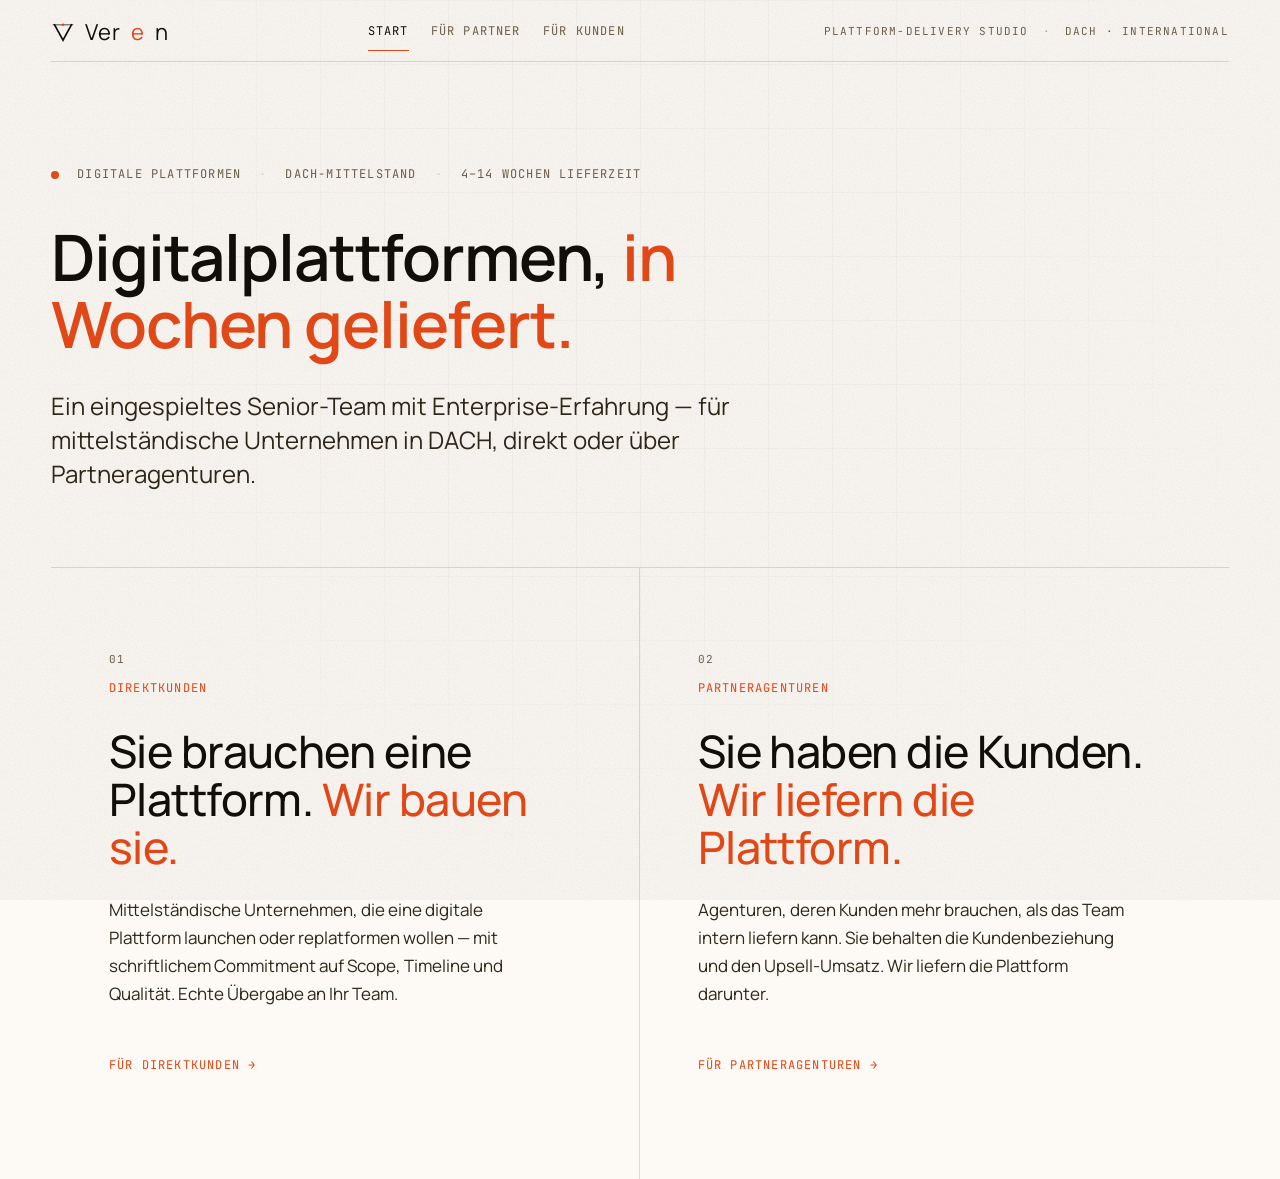
==== index.html @ 93b14373 "Reduce homepage H1: 144px max → 72px, better line-height and tracking Co-Authored-By: Claude Sonnet " ====
<!doctype html>
<html lang="de">
<head>
<meta charset="UTF-8" />
<meta name="viewport" content="width=device-width, initial-scale=1.0" />
<title>Veren — Digitale Plattformen, in Wochen geliefert.</title>
<link rel="preconnect" href="https://fonts.googleapis.com" />
<link rel="preconnect" href="https://fonts.gstatic.com" crossorigin />
<link href="https://fonts.googleapis.com/css2?family=Manrope:wght@300;400;500;600;700;800&family=JetBrains+Mono:wght@300;400;500&display=swap" rel="stylesheet" />
<link rel="stylesheet" href="styles/veren.css" />
<style>
  .home-hero{
    padding: clamp(56px, 8vw, 112px) 0 clamp(44px, 6vw, 76px);
  }
  .home-hero__eyebrow{
    font-family: var(--mono);
    font-size: 12px;
    letter-spacing: .10em;
    text-transform: uppercase;
    color: var(--ink-mute);
    margin-bottom: clamp(24px, 3vw, 40px);
    display: flex;
    align-items: center;
    gap: 18px;
    flex-wrap: wrap;
  }
  .home-hero__eyebrow .pip{
    width: 8px; height: 8px; border-radius: 50%;
    background: var(--rust);
    animation: pulse 2.8s ease-in-out infinite;
  }
  .home-hero__title{
    font-family: var(--serif);
    font-weight: 600;
    font-size: clamp(36px, 5vw, 72px);
    line-height: 1.05;
    letter-spacing: -.018em;
    margin: 0 0 clamp(20px, 2.5vw, 36px);
    color: var(--ink);
    max-width: 20ch;
  }
  .home-hero__title em{  color: var(--rust); }
  .home-hero__sub{
    font-family: var(--serif);
    
    font-size: clamp(18px, 1.9vw, 24px);
    line-height: 1.42;
    color: var(--ink-soft);
    margin: 0;
    max-width: 52ch;
  }

  /* Two routing cards */
  .routes{
    display: grid;
    grid-template-columns: 1fr 1fr;
    gap: 0;
    border-top: 1px solid var(--rule);
  }
  .route-card{
    padding: clamp(44px, 6.5vw, 88px) clamp(32px, 4.5vw, 64px) clamp(56px, 8vw, 108px);
    border-right: 1px solid var(--rule);
    text-decoration: none;
    color: var(--ink);
    display: block;
    position: relative;
    transition: background .3s ease;
  }
  .route-card:last-child{ border-right: 0; }
  .route-card:hover{ background: rgba(177,74,44,.03); }
  .route-card::before{
    content: "";
    position: absolute;
    top: 0; left: 0; right: 0;
    height: 2px;
    background: transparent;
    transition: background .3s ease;
  }
  .route-card:hover::before{ background: var(--rust); }
  .route-card__num{
    font-family: var(--mono);
    font-size: 11px;
    letter-spacing: .10em;
    text-transform: uppercase;
    color: var(--ink-mute);
    margin-bottom: 10px;
  }
  .route-card__tag{
    font-family: var(--mono);
    font-size: 12px;
    letter-spacing: .10em;
    text-transform: uppercase;
    color: var(--rust);
    margin-bottom: 28px;
  }
  .route-card__title{
    font-family: var(--serif);
    font-weight: 500;
    font-size: clamp(28px, 3.5vw, 52px);
    line-height: 1.08;
    letter-spacing: -.012em;
    margin: 0 0 24px;
    max-width: 22ch;
  }
  .route-card__title em{  color: var(--rust); }
  .route-card__body{
    font-size: 17px;
    color: var(--ink-soft);
    line-height: 1.65;
    max-width: 44ch;
    margin: 0 0 40px;
  }
  .route-card__cta{
    font-family: var(--mono);
    font-size: 12px;
    letter-spacing: .10em;
    text-transform: uppercase;
    color: var(--rust);
    display: inline-flex;
    align-items: center;
    gap: 10px;
    transition: gap .2s ease;
  }
  .route-card:hover .route-card__cta{ gap: 18px; }

  @media (max-width: 768px){
    .routes{ grid-template-columns: 1fr; }
    .route-card{ border-right: 0; border-bottom: 1px solid var(--rule); }
    .route-card:last-child{ border-bottom: 0; }
  }
</style>
</head>
<body>

<div class="progress" aria-hidden="true"><div class="progress__bar" id="bar"></div></div>

<div class="shell">

  <nav class="docnav">
    <a href="index.html" class="docnav__brand" aria-label="Veren">
      <svg class="mark" viewBox="0 0 200 200" aria-hidden="true">
        <path d="M30 40 L100 168 L170 40" fill="none" stroke="currentColor" stroke-width="14" stroke-linecap="square" stroke-linejoin="miter"/>
        <line x1="14" y1="40" x2="186" y2="40" stroke="currentColor" stroke-width="6"/>
        <circle class="pulse" cx="100" cy="40" r="11" fill="#e04818"/>
      </svg>
      Ver<em>e</em>n
    </a>
    <div class="docnav__links">
      <a href="index.html" class="is-current">Start</a>
      <a href="for-partners.html">Für Partner</a>
      <a href="for-clients.html">Für Kunden</a>
    </div>
    <div class="docnav__meta">
      <span>Plattform-Delivery Studio</span>
      <span class="dot">·</span>
      <span>DACH &middot; International</span>
    </div>
  </nav>

  <header class="home-hero reveal">
    <div class="home-hero__eyebrow">
      <span class="pip"></span>
      <span>Digitale Plattformen</span>
      <span style="color:var(--rule);">·</span>
      <span>DACH-Mittelstand</span>
      <span style="color:var(--rule);">·</span>
      <span>4–14 Wochen Lieferzeit</span>
    </div>
    <h1 class="home-hero__title">
      Digital&shy;platt&shy;formen, <em>in Wochen geliefert.</em>
    </h1>
    <p class="home-hero__sub">
      Ein eingespieltes Senior-Team mit Enterprise-Erfahrung &mdash; f&uuml;r mittelst&auml;ndische Unternehmen in DACH, direkt oder &uuml;ber Partneragenturen.
    </p>
  </header>

  <div class="routes">
    <a href="for-clients.html" class="route-card reveal">
      <div class="route-card__num">01</div>
      <div class="route-card__tag">Direktkunden</div>
      <h2 class="route-card__title">Sie brauchen eine Plattform. <em>Wir bauen sie.</em></h2>
      <p class="route-card__body">Mittelst&auml;ndische Unternehmen, die eine digitale Plattform launchen oder replatformen wollen &mdash; mit schriftlichem Commitment auf Scope, Timeline und Qualit&auml;t. Echte &Uuml;bergabe an Ihr Team.</p>
      <span class="route-card__cta">F&uuml;r Direktkunden &rarr;</span>
    </a>
    <a href="for-partners.html" class="route-card reveal">
      <div class="route-card__num">02</div>
      <div class="route-card__tag">Partneragenturen</div>
      <h2 class="route-card__title">Sie haben die Kunden. <em>Wir liefern die Plattform.</em></h2>
      <p class="route-card__body">Agenturen, deren Kunden mehr brauchen, als das Team intern liefern kann. Sie behalten die Kundenbeziehung und den Upsell-Umsatz. Wir liefern die Plattform darunter.</p>
      <span class="route-card__cta">F&uuml;r Partneragenturen &rarr;</span>
    </a>
  </div>

</div>

<script>
  const io = new IntersectionObserver((entries) => {
    for (const e of entries){
      if (e.isIntersecting){ e.target.classList.add('in'); io.unobserve(e.target); }
    }
  }, { threshold: 0.08 });
  document.querySelectorAll('.reveal').forEach(el => io.observe(el));
</script>
</body>
</html>
---- styles/veren.css ----
/* ============================================================
   VEREN — shared design system
   Bright editorial. Warm white bg, near-black ink, tangerine accent.
   Manrope + JetBrains Mono.
   ============================================================ */

:root{
  --paper:        #fdf9f4;
  --paper-2:      #f5f0e8;
  --paper-3:      #ede6d8;
  --paper-4:      #e4dbc8;
  --ink:          #110e08;
  --ink-soft:     #2e2618;
  --ink-mute:     #6b5e4a;
  --rule:         rgba(17,14,8,.13);
  --rule-soft:    rgba(17,14,8,.06);
  --green:        #1e5c42;
  --green-mid:    #2e7a5a;
  --rust:         #e04818;
  --rust-light:   #f07040;
  --gold:         #c48c18;

  --serif:  'Manrope', ui-sans-serif, sans-serif;
  --sans:   'Manrope', ui-sans-serif, sans-serif;
  --mono:   'JetBrains Mono', ui-monospace, 'SF Mono', Menlo, monospace;

  --measure: 64ch;
  --shadow-soft: 0 18px 40px -24px rgba(17,14,8,.18);
  --shadow-art:  0 30px 70px -30px rgba(17,14,8,.25);
}

*,*::before,*::after{ box-sizing:border-box; }
em{ font-style:normal; }
html{ scroll-behavior:smooth; }
body{
  margin:0;
  background:var(--paper);
  color:var(--ink);
  font-family:var(--sans);
  font-size:17.5px;
  line-height:1.62;
  font-weight:400;
  -webkit-font-smoothing:antialiased;
  text-rendering:optimizeLegibility;
  overflow-x:hidden;
}

/* ---------- Paper texture + blueprint grid ---------- */
body::before{
  content:"";
  position:fixed; inset:0;
  pointer-events:none;
  z-index:1;
  background-image:
    linear-gradient(to right, rgba(17,14,8,.04) 1px, transparent 1px),
    linear-gradient(to bottom, rgba(17,14,8,.04) 1px, transparent 1px);
  background-size: 64px 64px;
  mask-image: radial-gradient(ellipse at 50% 30%, black 30%, transparent 75%);
  -webkit-mask-image: radial-gradient(ellipse at 50% 30%, black 30%, transparent 75%);
  opacity:.65;
}
body::after{
  content:"";
  position:fixed; inset:0;
  pointer-events:none;
  z-index:2;
  background-image: url("data:image/svg+xml;utf8,<svg xmlns='http://www.w3.org/2000/svg' width='200' height='200'><filter id='n'><feTurbulence type='fractalNoise' baseFrequency='0.85' numOctaves='2' stitchTiles='stitch'/><feColorMatrix values='0 0 0 0 0  0 0 0 0 0  0 0 0 0 0  0 0 0 .14 0'/></filter><rect width='100%25' height='100%25' filter='url(%23n)'/></svg>");
  opacity:.45;
  mix-blend-mode:multiply;
}

/* ---------- Reading progress ---------- */
.progress{
  position:fixed; top:0; left:0; right:0;
  height:2px;
  background:transparent;
  z-index:50;
}
.progress__bar{
  height:100%;
  background:var(--rust);
  width:0%;
  transition: width .15s linear;
}

/* ---------- Layout shell ---------- */
.shell{
  position:relative;
  z-index:3;
  max-width:1440px;
  margin:0 auto;
  padding:0 clamp(20px, 4vw, 64px);
}

/* ---------- Top doc nav (cross-document) ---------- */
.docnav{
  position:relative;
  z-index:5;
  display:flex;
  align-items:center;
  justify-content:space-between;
  gap:24px;
  padding:18px 0 16px;
  border-bottom:1px solid var(--rule);
  font-family:var(--mono);
  font-size:12px;
  letter-spacing:.10em;
  text-transform:uppercase;
  color:var(--ink-soft);
}
.docnav__brand{
  font-family:var(--serif);
  font-size:22px;
  letter-spacing:.04em;
  text-transform:none;
  line-height:1;
  color:var(--ink);
  text-decoration:none;
  display:inline-flex;
  align-items:center;
  gap:10px;
}
.docnav__brand em{  color:var(--rust); }
.docnav__brand .mark{
  width: 24px; height: 24px;
  display:inline-block;
  flex-shrink:0;
  color: var(--ink);
}
.docnav__brand .mark .pulse{
  animation: pulse 2.8s ease-in-out infinite;
  transform-origin: center;
}
.docnav__links{
  display:flex; gap:22px; align-items:center; flex-wrap:wrap;
}
.docnav__links a{
  color:var(--ink-mute);
  text-decoration:none;
  position:relative;
  padding:4px 0;
  transition: color .2s ease;
}
.docnav__links a:hover{ color:var(--ink); }
.docnav__links a.is-current{
  color:var(--ink);
}
.docnav__links a.is-current::after{
  content:"";
  position:absolute; left:0; right:0; bottom:-6px;
  height:1.5px;
  background:var(--rust);
}
.docnav__meta{
  font-size:11px;
  color:var(--ink-mute);
  display:flex; gap:14px; align-items:center;
}
.docnav__meta .dot{ opacity:.5; }
@keyframes pulse{ 0%,100%{ opacity:.55; } 50%{ opacity:1; } }

/* ---------- Cover ---------- */
.cover{
  position:relative;
  padding: clamp(48px, 9vw, 130px) 0 clamp(48px, 8vw, 120px);
  border-bottom:1px solid var(--rule);
}
.cover__meta{
  display:grid;
  grid-template-columns: repeat(4, 1fr);
  gap:24px;
  font-family:var(--mono);
  font-size:11px;
  letter-spacing:.16em;
  text-transform:uppercase;
  color:var(--ink-mute);
  margin-bottom: clamp(40px, 6vw, 88px);
}
.cover__meta .label{ display:block; color:var(--ink-mute); margin-bottom:6px; opacity:.7; }
.cover__meta .value{ color:var(--ink); font-weight:500; }

.cover__title{
  font-family:var(--serif);
  font-weight:600;
  font-size: clamp(86px, 18vw, 280px);
  line-height:.82;
  letter-spacing:-.025em;
  margin:0;
  color:var(--ink);
  position:relative;
}
.cover__title em{
  
  color:var(--rust);
  display:inline-block;
  transform: translateY(.04em);
}
.cover__sub{
  margin-top: clamp(32px, 4vw, 56px);
  display:grid;
  grid-template-columns: 1.2fr 1fr;
  gap:64px;
  align-items:end;
}
.cover__sub h2{
  font-family:var(--serif);
  font-weight:600;
  font-size: clamp(28px, 3vw, 44px);
  line-height:1.18;
  margin:0;
  color:var(--ink-soft);
  max-width:24ch;
}
.cover__sub p{
  margin:0;
  color:var(--ink-mute);
  max-width:42ch;
}

.cover__contents{
  margin-top: clamp(56px, 7vw, 104px);
  border-top:1px solid var(--rule);
  padding-top:28px;
  display:grid;
  grid-template-columns: 100px 1fr;
  gap:32px;
}
.cover__contents h3{
  font-family:var(--mono);
  font-size:11px;
  text-transform:uppercase;
  letter-spacing:.18em;
  margin:0;
  color:var(--ink-mute);
  font-weight:500;
}
.cover__contents ol{
  columns: 2;
  column-gap:64px;
  list-style:none;
  counter-reset: toc;
  padding:0; margin:0;
}
.cover__contents li{
  counter-increment: toc;
  padding:8px 0;
  border-bottom:1px solid var(--rule-soft);
  break-inside:avoid;
  display:flex;
  align-items:baseline;
  gap:14px;
}
.cover__contents li::before{
  content: counter(toc, decimal-leading-zero);
  font-family:var(--mono);
  font-size:11px;
  color:var(--ink-mute);
  letter-spacing:.1em;
  min-width:28px;
}
.cover__contents a{
  color:var(--ink);
  text-decoration:none;
  font-family:var(--serif);
  font-size:19px;
  transition: color .2s ease;
}
.cover__contents a:hover{ color:var(--rust);  }

/* ---------- Section base ---------- */
section.chap{
  position:relative;
  padding: clamp(64px, 9vw, 140px) 0;
  border-bottom:1px solid var(--rule);
  scroll-margin-top: 24px;
}
.chap__head{
  display:grid;
  grid-template-columns: 100px 1fr;
  gap:32px;
  margin-bottom: clamp(40px, 5vw, 72px);
  align-items:start;
}
.chap__num{
  font-family:var(--mono);
  font-size:12px;
  letter-spacing:.10em;
  text-transform:uppercase;
  color:var(--ink-mute);
  padding-top:14px;
}
.chap__num span{ display:block; color:var(--rust); }
.chap__title{
  font-family:var(--serif);
  font-weight:500;
  font-size: clamp(36px, 5vw, 72px);
  line-height:1;
  letter-spacing:-.018em;
  margin:0;
  max-width:22ch;
}
.chap__title em{  color:var(--rust); }
.chap__lede{
  grid-column: 2;
  margin-top: 24px;
  font-family:var(--serif);
  
  font-size: clamp(20px, 2vw, 26px);
  line-height:1.35;
  color:var(--ink-soft);
  max-width:50ch;
}

.chap__body{
  display:grid;
  grid-template-columns: 100px 1fr;
  gap:32px;
}
.chap__body > .col{
  grid-column: 2;
  max-width: var(--measure);
}
.chap__body > .wide{
  grid-column: 2;
  max-width: 100%;
}

p{ margin:0 0 1.2em; }
p strong{ color:var(--ink); font-weight:600; }
.col p:last-child{ margin-bottom:0; }
em{ font-family:var(--serif);  }

/* ---------- Marginalia label ---------- */
.margin-label{
  grid-column:1;
  font-family:var(--mono);
  font-size:12px;
  text-transform:uppercase;
  letter-spacing:.10em;
  color:var(--ink-mute);
  padding-top:6px;
}
.margin-label .swatch{
  display:inline-block; width:8px; height:8px;
  background:var(--rust); margin-right:6px; transform: translateY(1px);
}

/* ============================================================
   IMAGERY — duotone treatment + framed plates
   ============================================================ */
.figure{
  position:relative;
  margin: 36px 0 8px;
}
.figure--full{
  margin-left: calc(-1 * clamp(20px, 4vw, 64px));
  margin-right: calc(-1 * clamp(20px, 4vw, 64px));
}
.figure__plate{
  position:relative;
  overflow:hidden;
  background: linear-gradient(135deg, var(--paper-3) 0%, var(--paper-4) 100%);
  border:1px solid var(--rule);
}
.figure__plate--art{
  box-shadow: var(--shadow-art);
}
.figure__plate img{
  display:block;
  width:100%;
  height:100%;
  object-fit:cover;
  /* Duotone-ish warm treatment so any photo lands in the cream/ink palette */
  filter:
    grayscale(.4)
    sepia(.35)
    contrast(1.02)
    brightness(.95)
    saturate(.85);
  mix-blend-mode: multiply;
  transition: transform 1.2s cubic-bezier(.2,.7,.2,1);
}
.figure__plate--16x9{ aspect-ratio: 16 / 9; }
.figure__plate--3x2{  aspect-ratio: 3 / 2; }
.figure__plate--4x3{  aspect-ratio: 4 / 3; }
.figure__plate--square{ aspect-ratio: 1 / 1; }
.figure__plate--portrait{ aspect-ratio: 4 / 5; }
.figure__plate--banner{ aspect-ratio: 21 / 9; }

.figure__plate::after{
  content:"";
  position:absolute; inset:0;
  background:
    radial-gradient(ellipse at 30% 20%, rgba(239,231,212,.35), transparent 60%),
    linear-gradient(180deg, rgba(20,17,10,.05) 0%, rgba(20,17,10,.0) 30%, rgba(20,17,10,.18) 100%);
  pointer-events:none;
}
.figure__plate:hover img{ transform: scale(1.02); }

.figure__caption{
  margin-top:14px;
  font-family:var(--mono);
  font-size:10px;
  letter-spacing:.18em;
  text-transform:uppercase;
  color:var(--ink-mute);
  display:flex; align-items:baseline; gap:14px;
}
.figure__caption .num{ color:var(--rust); }
.figure__caption .body{ color:var(--ink-soft); }

/* Side-by-side text + plate */
.platepair{
  display:grid;
  grid-template-columns: 1fr 1fr;
  gap: 48px;
  align-items:center;
  margin: 24px 0 8px;
}
.platepair--reverse{ direction:rtl; }
.platepair--reverse > *{ direction:ltr; }
.platepair .platepair__text{ max-width: 48ch; }
.platepair .platepair__text h3{
  font-family:var(--serif);
  font-weight:600;
  font-size: clamp(28px, 2.6vw, 38px);
  line-height:1.05;
  margin:0 0 16px;
}

/* ---------- Hero stats ---------- */
.stats{
  display:grid;
  grid-template-columns: repeat(3, 1fr);
  gap: 1px;
  background: var(--rule);
  border-top:1px solid var(--rule);
  border-bottom:1px solid var(--rule);
  margin: 28px 0 56px;
}
.stat{
  background: var(--paper);
  padding: 36px 28px 32px;
  position:relative;
}
.stat__label{
  font-family:var(--mono);
  font-size:12px;
  letter-spacing:.10em;
  text-transform:uppercase;
  color:var(--ink-mute);
  margin-bottom:14px;
}
.stat__num{
  font-family:var(--serif);
  font-size: clamp(36px, 4vw, 60px);
  line-height:1;
  letter-spacing:-.018em;
  color:var(--ink);
}
.stat__num em{ color:var(--rust);  }
.stat__num .unit{
  font-size: 0.32em;
  
  color:var(--ink-mute);
  letter-spacing:.02em;
  margin-left:.2em;
  vertical-align: 0.55em;
}
.stat__caption{
  margin-top:18px;
  font-size:16px;
  line-height:1.6;
  color:var(--ink-soft);
  max-width:32ch;
}

/* ---------- Three column triptych ---------- */
.triptych{
  display:grid;
  grid-template-columns: repeat(3, 1fr);
  gap: 0;
  border-top:1px solid var(--rule);
}
.triptych > .panel{
  border-bottom:1px solid var(--rule);
  border-right:1px solid var(--rule);
  padding: 32px 32px 40px;
}
.triptych > .panel:last-child{ border-right:0; }
.triptych h4{
  font-family:var(--mono);
  font-size:12px;
  text-transform:uppercase;
  letter-spacing:.10em;
  color:var(--rust);
  margin:0 0 18px;
  font-weight:500;
}
.triptych h3{
  font-family:var(--serif);
  font-weight:600;
  font-size: clamp(28px, 2.6vw, 40px);
  line-height:1.05;
  margin:0 0 18px;
}
.triptych p{ font-size:16.5px; line-height:1.65; color:var(--ink-soft); }

/* ---------- Positioning frames ---------- */
.frames{
  display:grid;
  grid-template-columns: 220px 1fr;
  gap:24px;
  border-top:1px solid var(--rule);
}
.frame{ display:contents; }
.frame__label{
  border-bottom:1px solid var(--rule);
  padding:24px 0 24px;
  font-family:var(--mono);
  font-size:10px;
  letter-spacing:.18em;
  text-transform:uppercase;
  color:var(--ink-mute);
  align-self:start;
}
.frame__label .num{ color:var(--rust); margin-right:8px; }
.frame__body{
  border-bottom:1px solid var(--rule);
  padding:24px 0 28px;
  font-family:var(--serif);
  font-size: clamp(22px, 2vw, 28px);
  
  line-height:1.32;
  color:var(--ink-soft);
  max-width: 56ch;
}
.frame__body strong{
  font-family:var(--sans);
  font-style:normal;
  font-weight:600;
  font-size:.78em;
  color:var(--ink);
  display:inline-block;
  margin-right:6px;
}

/* ---------- Two clocks ---------- */
.clocks{
  margin: 32px 0 16px;
  display:grid;
  grid-template-columns: 1fr 1fr;
  gap: 32px;
  border:1px solid var(--rule);
  background:
    linear-gradient(180deg, rgba(20,17,10,.02) 0%, rgba(20,17,10,0) 100%),
    var(--paper);
  padding: 36px 32px;
}
.clock{ position:relative; }
.clock h5{
  font-family:var(--mono);
  font-size:12px;
  letter-spacing:.10em;
  text-transform:uppercase;
  color:var(--ink-mute);
  margin:0 0 6px;
  font-weight:500;
}
.clock h6{
  font-family:var(--serif);
  
  font-size: clamp(28px, 2.6vw, 40px);
  line-height:1;
  margin:0 0 18px;
  color:var(--ink);
}
.clock h6 .accent{ color:var(--rust); }
.clock p{ font-size:16px; line-height:1.6; color:var(--ink-soft); max-width:40ch; }
.clock .gauge{
  margin: 12px 0 18px;
  height:6px;
  background: var(--paper-3);
  position:relative;
  overflow:hidden;
}
.clock .gauge .bar{
  position:absolute; top:0; bottom:0; left:0;
  background: var(--ink);
  width:100%;
}
.clock--prod .gauge .bar{
  background: repeating-linear-gradient(90deg, var(--rust), var(--rust) 6px, transparent 6px, transparent 12px);
  width:60%;
  animation: extend 1.6s ease-out .4s both;
}
.clock--found .gauge .bar{
  width: 70%;
  animation: extend 1.4s ease-out .2s both;
}
@keyframes extend { from{ width:0; } }
.clock .ticks{
  display:flex;
  justify-content:space-between;
  font-family:var(--mono);
  font-size:12px;
  color:var(--ink-mute);
  letter-spacing:.10em;
}

/* ---------- Subsection ---------- */
.sub{
  border-top:1px solid var(--rule);
  margin-top: 56px;
  padding-top: 48px;
  display:grid;
  grid-template-columns: 100px 1fr;
  gap:32px;
}
.sub__num{
  font-family:var(--mono);
  font-size:12px;
  letter-spacing:.10em;
  text-transform:uppercase;
  color:var(--ink-mute);
  padding-top:6px;
}
.sub__num em{ color:var(--rust); font-style:normal; }
.sub__title{
  font-family:var(--serif);
  font-weight:500;
  font-size: clamp(30px, 3.2vw, 48px);
  line-height:1.1;
  margin:0 0 24px;
  max-width:24ch;
}
.sub__body{ max-width: var(--measure); }
.sub__body--wide{ max-width: 88ch; }

/* ---------- Quality gates ---------- */
.gates{
  display:grid;
  grid-template-columns: repeat(3, 1fr);
  gap:0;
  margin-top:24px;
  border:1px solid var(--rule);
}
.gate{
  padding:28px 28px 32px;
  border-right:1px solid var(--rule);
  position:relative;
}
.gate:last-child{ border-right:0; }
.gate__num{
  font-family:var(--mono);
  font-size:12px;
  letter-spacing:.10em;
  text-transform:uppercase;
  color:var(--ink-mute);
  margin-bottom:8px;
}
.gate__num em{ font-style:normal; color:var(--rust); }
.gate__title{
  font-family:var(--serif);
  
  font-size: 26px;
  line-height:1.1;
  margin:0 0 12px;
}
.gate__when{
  font-family:var(--mono);
  font-size:12px;
  letter-spacing:.10em;
  text-transform:uppercase;
  color:var(--rust);
  margin-bottom:12px;
}
.gate p{ font-size:16px; line-height:1.6; margin:0; color:var(--ink-soft); }

/* ---------- Engagement timeline ---------- */
.timeline{
  margin: 16px 0 28px;
  border:1px solid var(--rule);
  background:
    repeating-linear-gradient(0deg, transparent 0, transparent 39px, var(--rule-soft) 40px),
    var(--paper);
  padding: 36px 28px 28px;
  overflow-x: auto;
}
.timeline__rail{
  position:relative;
  display:grid;
  grid-template-columns: repeat(11, 1fr);
  gap:0;
  min-width: 920px;
  padding-bottom: 8px;
}
.timeline__rail::before{
  content:"";
  position:absolute;
  top:54px; left:0; right:0;
  height:1px;
  background: var(--ink);
  opacity:.35;
}
.week{
  position:relative;
  text-align:left;
  border-right:1px dashed var(--rule);
  padding: 0 14px;
}
.week:last-child{ border-right:0; }
.week__no{
  font-family:var(--mono);
  font-size:12px;
  letter-spacing:.10em;
  text-transform:uppercase;
  color:var(--ink-mute);
  margin-bottom:8px;
}
.week__title{
  font-family:var(--serif);
  
  font-size: 18px;
  line-height:1.18;
  color:var(--ink);
  height: 50px;
}
.week__dot{
  width:10px; height:10px;
  background: var(--paper);
  border:1.5px solid var(--ink);
  border-radius:50%;
  margin: 8px 0 12px;
}
.week--gate .week__dot{
  background: var(--rust);
  border-color: var(--rust);
  box-shadow: 0 0 0 4px rgba(177,74,44,.18);
}
.week__body{
  font-size:15px;
  color:var(--ink-soft);
  line-height:1.6;
  min-height:120px;
}
.week__body strong{
  display:block;
  font-family:var(--mono);
  font-size:11px;
  letter-spacing:.10em;
  text-transform:uppercase;
  color:var(--rust);
  margin-bottom:4px;
  font-weight:500;
}

/* ---------- Three tiers ---------- */
.tiers{
  margin-top: 24px;
  display:grid;
  grid-template-columns: repeat(3, 1fr);
  gap: 0;
  border:1px solid var(--rule);
}
.tier{
  padding: 32px 28px 36px;
  border-right:1px solid var(--rule);
  position:relative;
  transition: background .3s ease;
}
.tier:last-child{ border-right:0; }
.tier:hover{ background: rgba(177,74,44,.04); }
.tier__no{
  font-family:var(--mono);
  font-size:12px;
  letter-spacing:.10em;
  text-transform:uppercase;
  color:var(--ink-mute);
  margin-bottom:16px;
}
.tier__no em{ font-style:normal; color:var(--rust); }
.tier__name{
  font-family:var(--serif);
  
  font-size: clamp(36px, 4vw, 60px);
  line-height:.96;
  margin:0 0 6px;
  color:var(--ink);
}
.tier__price{
  font-family:var(--mono);
  font-size:13px;
  letter-spacing:.06em;
  color:var(--rust);
  margin-bottom:24px;
}
.tier__price .sep{ color:var(--ink-mute); margin:0 8px; }
.tier__row{
  border-top:1px solid var(--rule-soft);
  padding:12px 0 12px;
  font-size:15.5px;
  line-height:1.55;
  display:grid;
  grid-template-columns: 90px 1fr;
  gap:12px;
}
.tier__row .k{
  font-family:var(--mono);
  font-size:12px;
  letter-spacing:.10em;
  text-transform:uppercase;
  color:var(--ink-mute);
  padding-top:2px;
}
.tier__row .v{ color:var(--ink-soft); }
.tier__why{
  margin-top:18px;
  padding:18px;
  border:1px dashed var(--rule);
  font-family:var(--serif);
  
  font-size:15px;
  line-height:1.4;
  color:var(--ink-soft);
}

/* ---------- Math tables ---------- */
.math{
  margin-top: 24px;
  display:grid;
  grid-template-columns: 1fr 1fr;
  gap: 24px;
}
.math__card{
  border:1px solid var(--rule);
  padding: 28px 28px 32px;
  background: var(--paper);
}
.math__card h4{
  font-family:var(--mono);
  font-size:12px;
  letter-spacing:.10em;
  text-transform:uppercase;
  color:var(--rust);
  margin:0 0 6px;
  font-weight:500;
}
.math__card h3{
  font-family:var(--serif);
  font-weight:600;
  font-size: 30px;
  margin:0 0 24px;
  line-height:1;
}
.math__row{
  display:grid;
  grid-template-columns: 1fr auto;
  gap:12px;
  padding: 10px 0;
  border-top:1px solid var(--rule-soft);
  font-size:16px;
  align-items:baseline;
}
.math__row:first-of-type{ border-top:0; }
.math__row .label{ color:var(--ink-soft); }
.math__row .value{
  font-family:var(--mono);
  font-size:13px;
  letter-spacing:.02em;
  color:var(--ink);
}
.math__row.total{
  border-top:1px solid var(--ink);
  padding-top:14px;
  margin-top:6px;
}
.math__row.total .label{ color:var(--ink); font-weight:600; }
.math__row.total .value{
  color:var(--rust);
  font-weight:500;
  font-size:14px;
}
.math__note{
  margin-top:20px;
  font-family:var(--serif);
  
  font-size:15px;
  line-height:1.5;
  color:var(--ink-soft);
  border-top:1px dashed var(--rule);
  padding-top:14px;
}

/* ---------- Pull quote ---------- */
.pull{
  margin: 36px 0;
  padding: 32px 36px 32px 56px;
  border-left: 2px solid var(--rust);
  font-family:var(--serif);
  
  font-size: clamp(22px, 2.4vw, 32px);
  line-height:1.32;
  color:var(--ink);
  max-width: 60ch;
  position:relative;
}
.pull::before{
  content:"\201C";
  position:absolute;
  left:8px; top:-14px;
  font-family:var(--serif);
  font-size: 92px;
  line-height:1;
  color:var(--rust);
  opacity:.55;
}
.pull cite{
  display:block;
  margin-top:14px;
  font-family:var(--mono);
  font-style:normal;
  font-size:12px;
  letter-spacing:.10em;
  text-transform:uppercase;
  color:var(--ink-mute);
}

/* ---------- Founders ---------- */
.founders{
  display:grid;
  grid-template-columns: 1fr 1fr;
  gap: 0;
  border-top:1px solid var(--rule);
}
.founder{
  padding: 36px 36px 40px;
  border-right:1px solid var(--rule);
  border-bottom:1px solid var(--rule);
  position:relative;
}
.founder:last-of-type{ border-right:0; }
.founder__num{
  position:absolute;
  top:24px; right:36px;
  font-family:var(--mono);
  font-size:12px;
  color:var(--ink-mute);
  letter-spacing:.10em;
}
.founder__name{
  font-family:var(--serif);
  font-size: clamp(56px, 6vw, 88px);
  line-height:.95;
  margin:0 0 4px;
  letter-spacing:-.02em;
}
.founder__name em{  color:var(--rust); }
.founder__role{
  font-family:var(--mono);
  font-size:12px;
  letter-spacing:.10em;
  text-transform:uppercase;
  color:var(--ink-mute);
  margin-bottom:20px;
}
.founder p{ font-size:17px; max-width:48ch; color:var(--ink-soft); line-height:1.65; }

/* ---------- Numbered principles ---------- */
.principles{
  counter-reset: principle;
  margin-top:24px;
}
.principle{
  counter-increment: principle;
  display:grid;
  grid-template-columns: 100px 1fr;
  gap:32px;
  padding: 28px 0;
  border-top:1px solid var(--rule);
  align-items:start;
}
.principle:last-of-type{ border-bottom:1px solid var(--rule); }
.principle__no{
  font-family:var(--serif);
  font-size: clamp(48px, 5vw, 72px);
  line-height:.9;
  color:var(--rust);
}
.principle__no::before{
  content: counter(principle, decimal-leading-zero);
}
.principle h4{
  font-family:var(--serif);
  font-weight:600;
  font-size: clamp(24px, 2.4vw, 34px);
  line-height:1.15;
  margin:0 0 12px;
  color:var(--ink);
}
.principle p{ max-width:62ch; color:var(--ink-soft); }

/* ---------- Horizon split ---------- */
.horizon{
  display:grid;
  grid-template-columns: 1fr 1fr;
  gap:0;
  border:1px solid var(--rule);
  margin-top:24px;
}
.horizon__col{ padding: 28px 28px 32px; }
.horizon__col + .horizon__col{
  border-left:1px solid var(--rule);
  background: rgba(20,17,10,.018);
}
.horizon__col h4{
  font-family:var(--mono);
  font-size:12px;
  letter-spacing:.10em;
  text-transform:uppercase;
  margin:0 0 6px;
  font-weight:500;
}
.horizon__col.good h4{ color:var(--green); }
.horizon__col.bad h4{ color:var(--rust); }
.horizon__col h3{
  font-family:var(--serif);
  font-weight:600;
  font-size: 30px;
  margin:0 0 18px;
  line-height:1;
}
.horizon__col ul{ list-style:none; padding:0; margin:0; }
.horizon__col li{
  padding: 10px 0 10px 22px;
  border-top:1px solid var(--rule-soft);
  font-size:16px;
  line-height:1.6;
  color:var(--ink-soft);
  position:relative;
}
.horizon__col li:first-child{ border-top:0; }
.horizon__col li::before{
  content:"";
  position:absolute;
  left:0; top:18px;
  width:8px; height:1.5px;
  background:var(--ink-mute);
}
.horizon__col.good li::before{ background:var(--green); }
.horizon__col.bad li::before{ background:var(--rust); }

/* ---------- Open questions ---------- */
.questions{ margin-top:24px; border-top:1px solid var(--rule); }
.question{
  display:grid;
  grid-template-columns: 60px 200px 1fr;
  gap:24px;
  padding: 22px 0;
  border-bottom:1px solid var(--rule);
  align-items:start;
}
.question__no{
  font-family:var(--mono);
  font-size:12px;
  letter-spacing:.10em;
  color:var(--rust);
  padding-top:6px;
}
.question__head{
  font-family:var(--serif);
  
  font-size: 22px;
  line-height:1.1;
}
.question__body{
  font-size:16px;
  color:var(--ink-soft);
  max-width:64ch;
  line-height:1.6;
}

/* ---------- Roadmap ---------- */
.roadmap{
  margin-top:24px;
  display:grid;
  grid-template-columns: repeat(6, 1fr);
  gap: 0;
  border:1px solid var(--rule);
}
.road{
  padding: 24px 22px 28px;
  border-right:1px solid var(--rule);
  position:relative;
}
.road:last-child{ border-right:0; }
.road__when{
  font-family:var(--mono);
  font-size:12px;
  letter-spacing:.10em;
  text-transform:uppercase;
  color:var(--rust);
  margin-bottom:8px;
}
.road__what{
  font-family:var(--serif);
  
  font-size: 22px;
  line-height:1.1;
  margin-bottom:12px;
}
.road p{ font-size:15.5px; color:var(--ink-soft); line-height:1.6; margin:0; }

/* ---------- Section dividers ---------- */
.ornament{
  text-align:center;
  color:var(--ink-mute);
  font-family:var(--serif);
  
  font-size:24px;
  margin: 40px 0 0;
  letter-spacing:.5em;
  opacity:.5;
}

/* ---------- Highlight ---------- */
.hl{
  background: linear-gradient(180deg, transparent 60%, rgba(177,74,44,.18) 60%);
  padding: 0 .08em;
}
.num-strong{
  font-family:var(--serif);
  
  color: var(--rust);
  font-size: 1.1em;
}

/* ---------- CTA buttons ---------- */
.cta{
  display:inline-flex;
  align-items:center;
  gap:10px;
  padding: 16px 26px;
  font-family:var(--mono);
  font-size:11px;
  letter-spacing:.18em;
  text-transform:uppercase;
  color:var(--paper);
  background:var(--ink);
  border:1px solid var(--ink);
  text-decoration:none;
  transition: background .25s ease, color .25s ease, transform .25s ease;
}
.cta:hover{
  background:var(--rust);
  border-color:var(--rust);
  transform: translateY(-1px);
}
.cta--ghost{
  color:var(--ink);
  background:transparent;
  border-color:var(--rule);
}
.cta--ghost:hover{
  background:var(--ink);
  color:var(--paper);
}
.cta__arrow{
  display:inline-block;
  transition: transform .25s ease;
}
.cta:hover .cta__arrow{ transform: translateX(4px); }

/* ---------- Hero CTAs ---------- */
.hero-cta{
  margin-top: 28px;
  display:flex; gap:16px; flex-wrap:wrap;
}
.hero-cta__hint{
  margin-top:14px;
  font-family:var(--mono);
  font-size:12px;
  letter-spacing:.10em;
  text-transform:uppercase;
  color:var(--ink-mute);
}

/* ---------- Two-path split ---------- */
.paths{
  display:grid;
  grid-template-columns: 1fr 1fr;
  gap: 0;
  border:1px solid var(--rule);
  margin-top:24px;
}
.path{
  padding: 36px 32px 40px;
  border-right:1px solid var(--rule);
  position:relative;
}
.path:last-child{ border-right:0; }
.path__label{
  font-family:var(--mono);
  font-size:12px;
  letter-spacing:.10em;
  text-transform:uppercase;
  color:var(--rust);
  margin-bottom:14px;
}
.path__title{
  font-family:var(--serif);
  font-weight:500;
  font-size: clamp(32px, 3.4vw, 48px);
  line-height:1.05;
  margin:0 0 16px;
}
.path__body{
  font-size:17px;
  color:var(--ink-soft);
  line-height:1.65;
  max-width:42ch;
  margin-bottom:24px;
}

/* ---------- FAQ ---------- */
.faq{ margin-top:24px; border-top:1px solid var(--rule); }
.faq details{
  border-bottom:1px solid var(--rule);
  padding: 22px 0;
}
.faq summary{
  list-style:none;
  cursor:pointer;
  display:grid;
  grid-template-columns: 60px 1fr auto;
  gap: 20px;
  align-items:center;
}
.faq summary::-webkit-details-marker{ display:none; }
.faq summary .qno{
  font-family:var(--mono);
  font-size:12px;
  letter-spacing:.10em;
  color:var(--rust);
}
.faq summary .qtext{
  font-family:var(--serif);
  
  font-size: clamp(20px, 2.2vw, 28px);
  line-height:1.2;
  color:var(--ink);
}
.faq summary .marker{
  width:24px; height:24px;
  position:relative;
  border:1px solid var(--rule);
  border-radius:50%;
  flex-shrink:0;
  transition: background .2s ease, border-color .2s ease;
}
.faq summary .marker::before,
.faq summary .marker::after{
  content:"";
  position:absolute;
  background:var(--ink-soft);
  top:50%; left:50%;
  transform: translate(-50%,-50%);
  transition: opacity .2s ease;
}
.faq summary .marker::before{ width:10px; height:1.5px; }
.faq summary .marker::after{ width:1.5px; height:10px; }
.faq details[open] summary .marker{
  background: var(--rust);
  border-color: var(--rust);
}
.faq details[open] summary .marker::before{ background: var(--paper); }
.faq details[open] summary .marker::after{ opacity:0; }
.faq__answer{
  margin-top:18px;
  margin-left:80px;
  max-width:64ch;
  color:var(--ink-soft);
  font-size:17px;
  line-height:1.65;
}

/* ---------- Footer ---------- */
footer.colophon{
  padding: 80px 0 100px;
  text-align:left;
  border-top:1px solid var(--rule);
  color:var(--ink-mute);
}
.colophon__mark{
  font-family:var(--serif);
  
  font-size: clamp(40px, 5vw, 64px);
  color:var(--ink);
  margin:0 0 24px;
  line-height:1;
}
.colophon__mark em{ color:var(--rust);  }
.colophon__meta{
  display:flex;
  flex-wrap:wrap;
  gap:32px;
  font-family:var(--mono);
  font-size:12px;
  letter-spacing:.10em;
  text-transform:uppercase;
}

/* ---------- Reveal on view ---------- */
.reveal{
  opacity:0;
  transform: translateY(18px);
  transition: opacity .8s ease, transform .8s ease;
}
.reveal.in{ opacity:1; transform: translateY(0); }

/* ---------- Side TOC dot rail ---------- */
.siderail{
  position:fixed;
  right: 22px;
  top:50%;
  transform: translateY(-50%);
  z-index:30;
  display:flex;
  flex-direction:column;
  gap:10px;
  align-items:flex-end;
}
.siderail a{
  display:flex;
  align-items:center;
  gap:10px;
  font-family:var(--mono);
  font-size:10px;
  letter-spacing:.14em;
  text-transform:uppercase;
  color:var(--ink-mute);
  text-decoration:none;
  transition: color .2s ease;
}
.siderail a .label{
  opacity:0;
  transform: translateX(6px);
  transition: opacity .25s ease, transform .25s ease;
}
.siderail a:hover{ color:var(--ink); }
.siderail a:hover .label{ opacity:1; transform: translateX(0); }
.siderail a .pip{
  width:6px; height:6px; border-radius:50%;
  background: var(--ink-mute);
  opacity:.45;
  transition: all .2s ease;
}
.siderail a.is-active .pip{
  background: var(--rust);
  opacity:1;
  box-shadow: 0 0 0 3px rgba(177,74,44,.18);
}
.siderail a.is-active{ color: var(--ink); }
.siderail a.is-active .label{ opacity:1; transform: translateX(0); }

/* ---------- Selection ---------- */
::selection{ background: var(--ink); color: var(--paper); }

/* ---------- Responsive ---------- */
@media (max-width: 980px){
  .cover__sub{ grid-template-columns: 1fr; gap:24px; }
  .cover__contents{ grid-template-columns: 1fr; gap:18px; }
  .cover__contents ol{ columns:1; }
  .chap__head, .chap__body, .sub{ grid-template-columns: 1fr; gap:14px; text-align:center; }
  .chap__num{ text-align:center; padding-top:0; }
  .chap__title{ margin-left:auto; margin-right:auto; }
  .chap__lede{ grid-column:1; text-align:center; margin-left:auto; margin-right:auto; max-width:50ch; }
  .margin-label{ text-align:center; }
  .chap__body > .col{ grid-column:1; margin-left:auto; margin-right:auto; text-align:left; }
  .chap__body > .wide{ grid-column:1; text-align:left; }
  .chap__lede{ grid-column:1 / -1; }
  .margin-label{ grid-column:1 / -1; }
  .stats, .triptych, .gates, .tiers, .math, .horizon, .roadmap, .founders, .paths, .platepair{
    grid-template-columns: 1fr !important;
  }
  .gate, .tier, .triptych > .panel, .road, .founder, .horizon__col + .horizon__col, .path{
    border-right:0 !important; border-left:0 !important;
    border-bottom:1px solid var(--rule);
  }
  .frames{ grid-template-columns: 1fr; }
  .frame__label{ padding-bottom:0; border-bottom:0; }
  .question{ grid-template-columns: 50px 1fr; }
  .question__head, .question__body{ grid-column: 2 / 3; }
  .siderail{ display:none; }
  .cover__title{ font-size: clamp(72px, 22vw, 200px); }
  .cover__meta{ grid-template-columns: repeat(2, 1fr); }
  .docnav{ flex-wrap:wrap; }
  .docnav__meta{ display:none; }
  .platepair{ direction:ltr !important; gap:24px; }
  .faq__answer{ margin-left:0; }

  /* Mobile centering for eyebrow-style labels and panel content */
  .stat{ text-align:center; }
  .stat__label{ text-align:center; }
  .stat__caption{ margin-left:auto; margin-right:auto; }
  .colophon{ text-align:center; }
  .colophon__mark{ text-align:center; }
  .colophon__meta{ justify-content:center; text-align:center; }
  .ornament{ text-align:center; }
  .faq summary{ grid-template-columns: 1fr auto; gap:14px; text-align:left; }
}

@media (max-width: 640px){
  .clocks{ grid-template-columns: 1fr; }
  .docnav__links{ font-size:10px; gap:14px; }
}
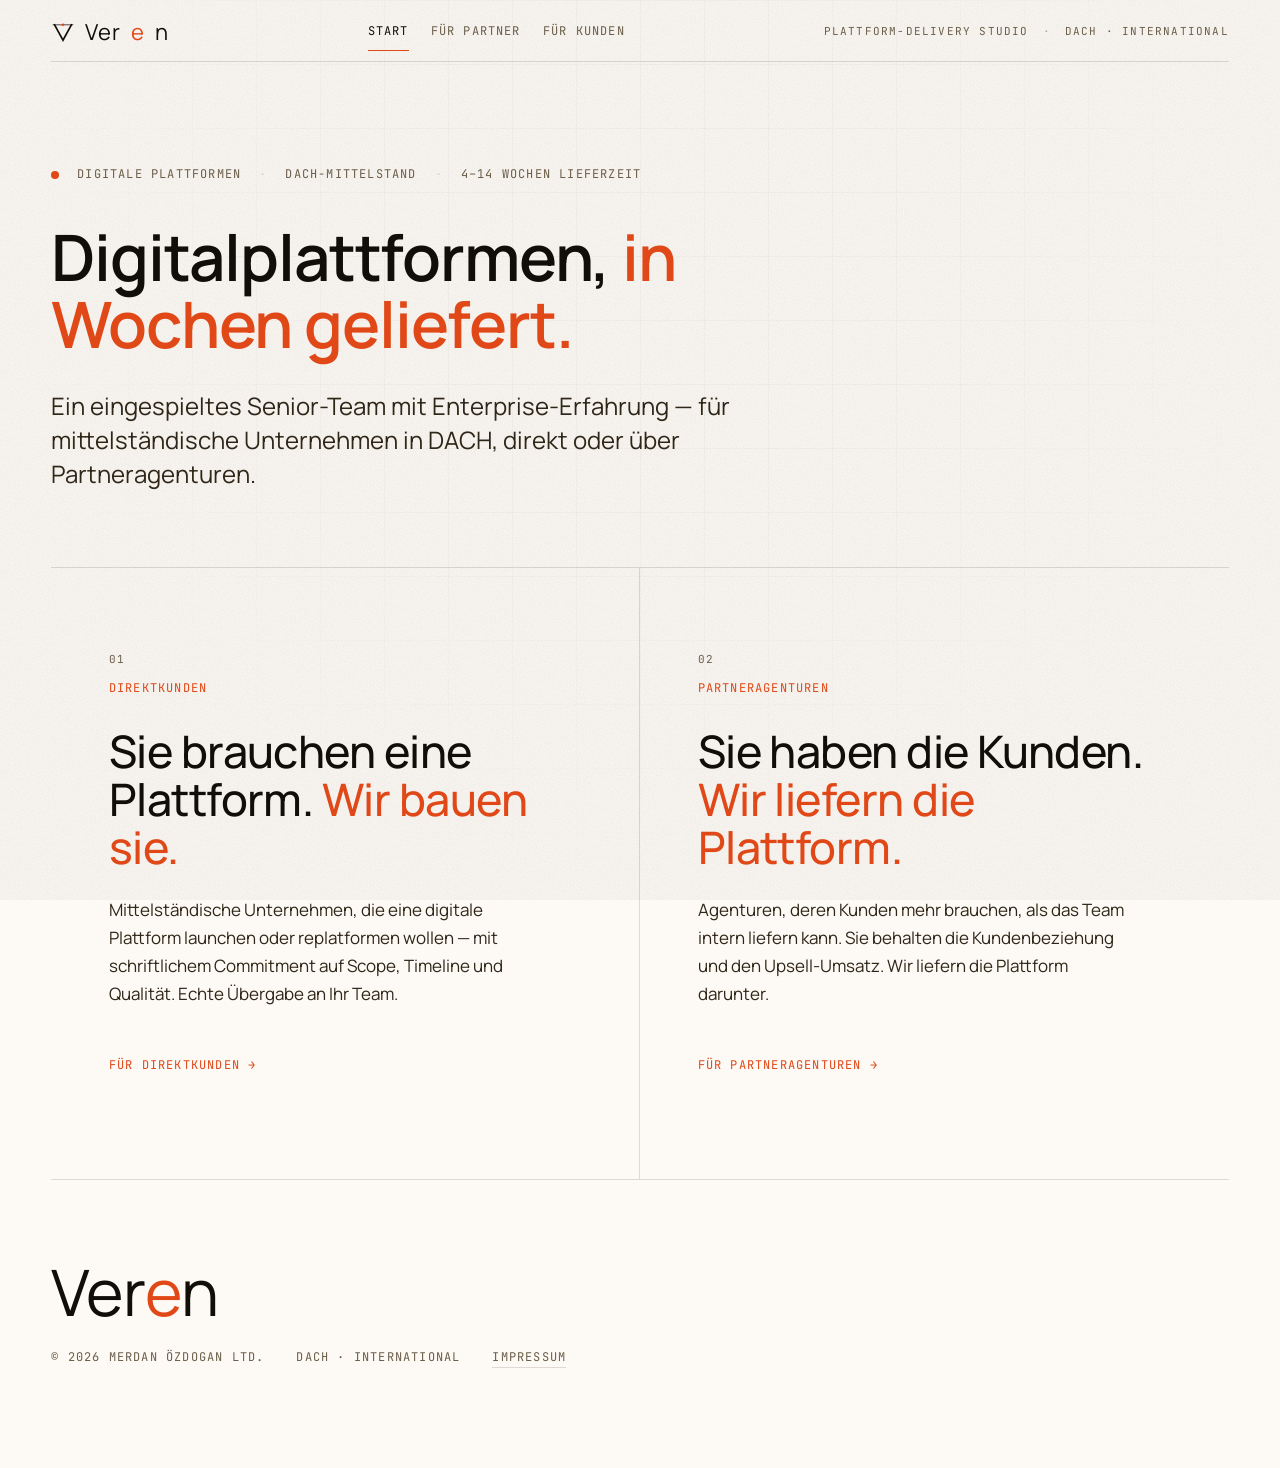
==== commit bb7b8339: "Add Impressum page and footer with legal link on all pages Co-Authored-By: Claude Sonnet 4.6 <norepl" ====
--- a/index.html
+++ b/index.html
@@ -7,6 +7,7 @@
 <link rel="preconnect" href="https://fonts.googleapis.com" />
 <link rel="preconnect" href="https://fonts.gstatic.com" crossorigin />
 <link href="https://fonts.googleapis.com/css2?family=Manrope:wght@300;400;500;600;700;800&family=JetBrains+Mono:wght@300;400;500&display=swap" rel="stylesheet" />
+<link rel="icon" type="image/svg+xml" href="favicon.svg" />
 <link rel="stylesheet" href="styles/veren.css" />
 <style>
   .home-hero{
@@ -191,6 +192,15 @@
     </a>
   </div>
 
+  <footer class="colophon">
+    <div class="colophon__mark">Ver<em>e</em>n</div>
+    <div class="colophon__meta">
+      <span>&copy; <script>document.write(new Date().getFullYear())</script> Merdan &Ouml;zdogan Ltd.</span>
+      <span>DACH &middot; International</span>
+      <a href="impressum.html" style="color:var(--ink-mute); text-decoration:none; border-bottom:1px solid var(--rule);">Impressum</a>
+    </div>
+  </footer>
+
 </div>
 
 <script>
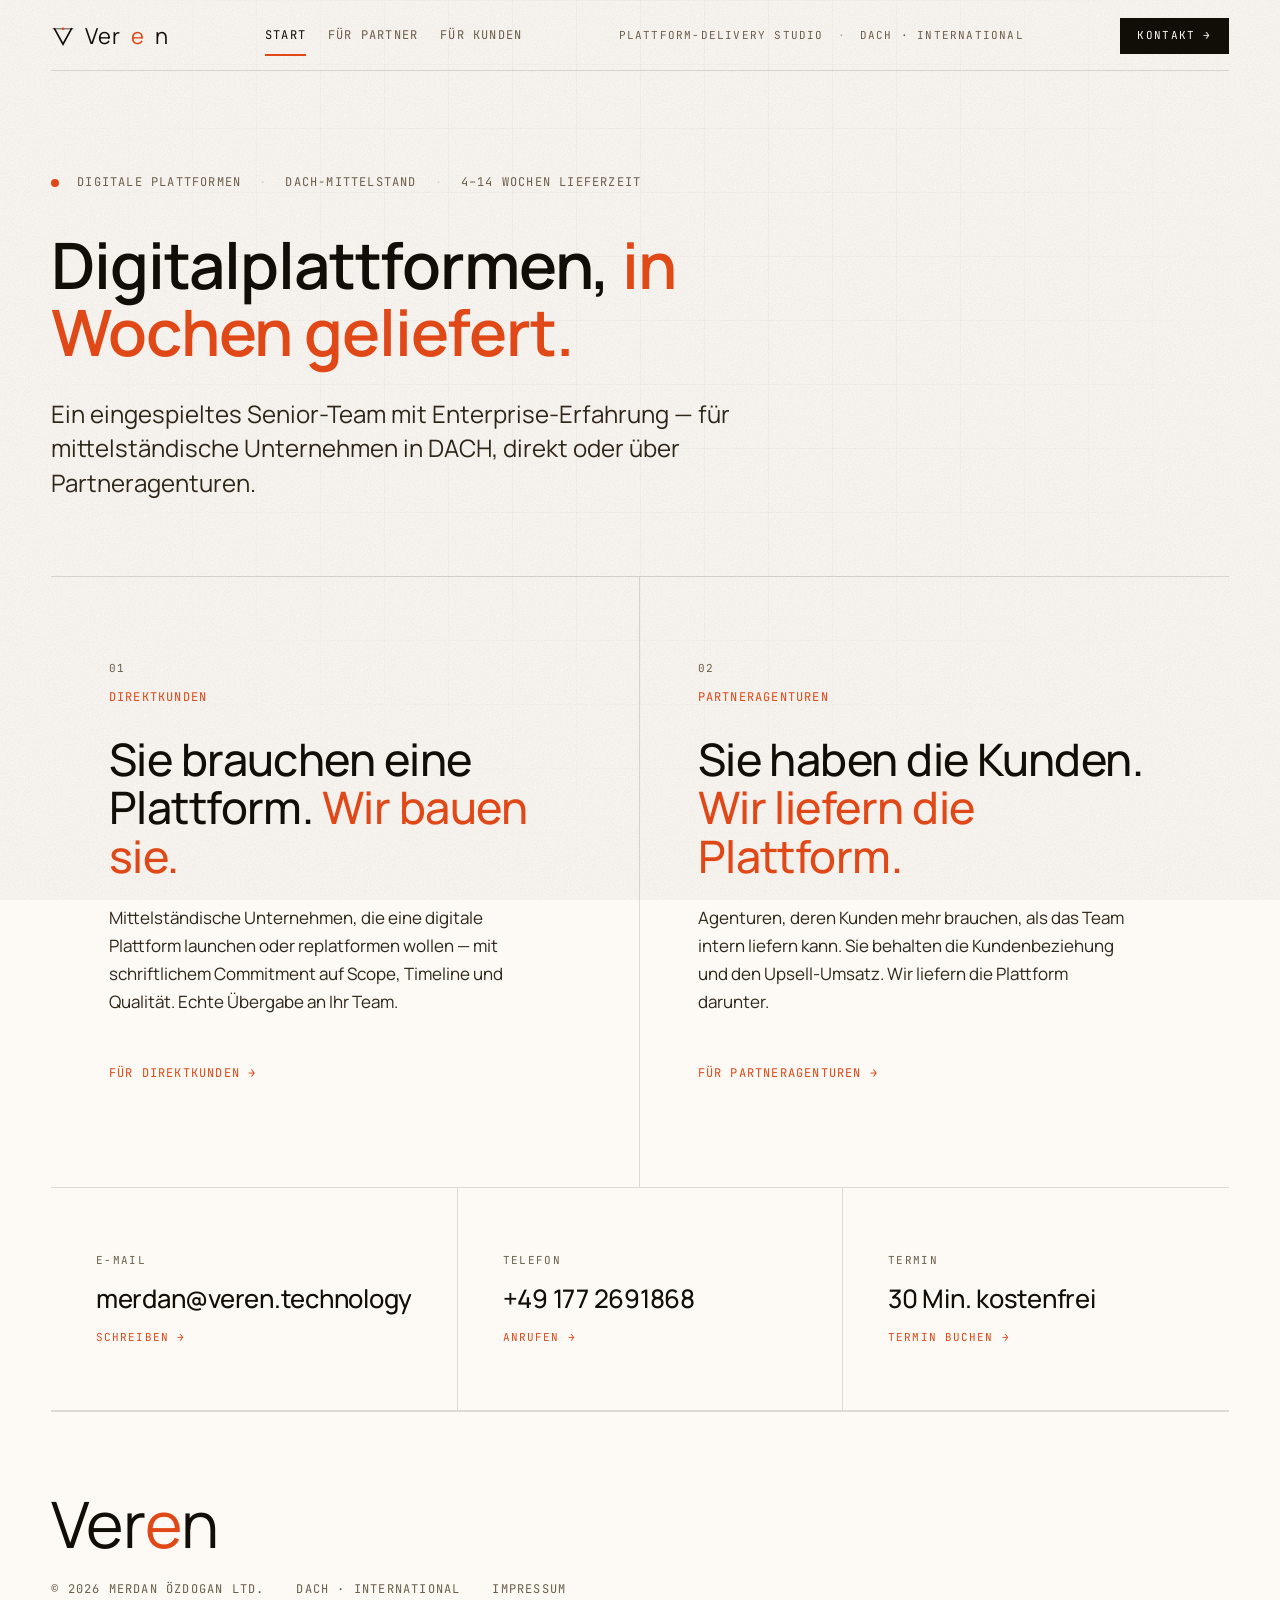
==== commit 09d29948: "Add contact CTA button in nav and contact strip section on all pages Co-Authored-By: Claude Sonnet 4" ====
--- a/index.html
+++ b/index.html
@@ -156,6 +156,7 @@
       <span class="dot">·</span>
       <span>DACH &middot; International</span>
     </div>
+    <a href="#contact" class="docnav__cta">Kontakt <span aria-hidden="true">&rarr;</span></a>
   </nav>
 
   <header class="home-hero reveal">
@@ -192,17 +193,46 @@
     </a>
   </div>
 
+  <section id="contact" class="reveal">
+    <div class="contact-strip">
+      <a href="mailto:merdan@veren.technology" class="contact-option">
+        <div class="contact-option__type">E-Mail</div>
+        <div class="contact-option__value">merdan@veren.technology</div>
+        <span class="contact-option__action">Schreiben &rarr;</span>
+      </a>
+      <a href="tel:+491772691868" class="contact-option">
+        <div class="contact-option__type">Telefon</div>
+        <div class="contact-option__value">+49 177 2691868</div>
+        <span class="contact-option__action">Anrufen &rarr;</span>
+      </a>
+      <a href="#" class="contact-option" id="cal-popup-trigger">
+        <div class="contact-option__type">Termin</div>
+        <div class="contact-option__value">30 Min. kostenfrei</div>
+        <span class="contact-option__action">Termin buchen &rarr;</span>
+      </a>
+    </div>
+  </section>
+
   <footer class="colophon">
     <div class="colophon__mark">Ver<em>e</em>n</div>
     <div class="colophon__meta">
       <span>&copy; <script>document.write(new Date().getFullYear())</script> Merdan &Ouml;zdogan Ltd.</span>
       <span>DACH &middot; International</span>
-      <a href="impressum.html" style="color:var(--ink-mute); text-decoration:none; border-bottom:1px solid var(--rule);">Impressum</a>
+      <a href="impressum.html" class="colophon__link">Impressum</a>
     </div>
   </footer>
 
 </div>
 
+<script>
+  (function (C, A, L) { let p = function (a, ar) { a.q.push(ar); }; let d = C.document; C.Cal = C.Cal || function () { let cal = C.Cal; let ar = arguments; if (!cal.loaded) { cal.ns = {}; cal.q = cal.q || []; d.head.appendChild(d.createElement("script")).src = A; cal.loaded = true; } if (ar[0] === L) { const api = function () { p(api, arguments); }; const namespace = ar[1]; api.q = api.q || []; if(typeof namespace === "string"){cal.ns[namespace] = cal.ns[namespace] || api;p(cal.ns[namespace], ar);p(cal, ["initNamespace", namespace]);} else p(cal, ar); return;} p(cal, ar); }; })(window, "https://app.cal.com/embed/embed.js", "init");
+  Cal("init", "30min", {origin:"https://app.cal.com"});
+  Cal.ns["30min"]("ui", {"hideEventTypeDetails":false,"layout":"month_view"});
+  document.getElementById('cal-popup-trigger').addEventListener('click', function(e){
+    e.preventDefault();
+    Cal.ns["30min"]("modal", { calLink: "merdan-ozdogan-rk7asm/30min" });
+  });
+</script>
 <script>
   const io = new IntersectionObserver((entries) => {
     for (const e of entries){
--- a/styles/veren.css
+++ b/styles/veren.css
@@ -1308,6 +1308,16 @@
   font-size:12px;
   letter-spacing:.10em;
   text-transform:uppercase;
+}
+.colophon__link{
+  color:var(--ink-mute);
+  text-decoration:none;
+  border-bottom:1px solid var(--rule);
+  transition:color .2s ease, border-color .2s ease;
+}
+.colophon__link:hover{
+  color:var(--rust);
+  border-color:var(--rust);
 }
 
 /* ---------- Reveal on view ---------- */
@@ -1414,3 +1424,93 @@
   .clocks{ grid-template-columns: 1fr; }
   .docnav__links{ font-size:10px; gap:14px; }
 }
+
+/* ---------- Nav CTA button ---------- */
+.docnav__cta{
+  display:inline-flex;
+  align-items:center;
+  gap:8px;
+  padding:8px 16px;
+  font-family:var(--mono);
+  font-size:11px;
+  letter-spacing:.12em;
+  text-transform:uppercase;
+  color:var(--paper);
+  background:var(--ink);
+  border:1px solid var(--ink);
+  text-decoration:none;
+  white-space:nowrap;
+  transition:background .22s ease, border-color .22s ease;
+  flex-shrink:0;
+}
+.docnav__cta:hover{
+  background:var(--rust);
+  border-color:var(--rust);
+}
+@media (max-width:640px){
+  .docnav__cta{ font-size:10px; padding:7px 12px; }
+}
+
+/* ---------- Contact strip ---------- */
+.contact-strip{
+  display:grid;
+  grid-template-columns:repeat(3,1fr);
+  border-top:1px solid var(--rule);
+  border-bottom:1px solid var(--rule);
+}
+.contact-option{
+  padding:clamp(36px,5vw,64px) clamp(24px,3.5vw,48px);
+  border-right:1px solid var(--rule);
+  text-decoration:none;
+  color:var(--ink);
+  display:flex;
+  flex-direction:column;
+  gap:14px;
+  position:relative;
+  transition:background .25s ease;
+}
+.contact-option:last-child{ border-right:0; }
+.contact-option:hover{ background:rgba(177,74,44,.03); }
+.contact-option::before{
+  content:"";
+  position:absolute;
+  top:0;left:0;right:0;
+  height:2px;
+  background:transparent;
+  transition:background .25s ease;
+}
+.contact-option:hover::before{ background:var(--rust); }
+.contact-option__type{
+  font-family:var(--mono);
+  font-size:11px;
+  letter-spacing:.12em;
+  text-transform:uppercase;
+  color:var(--ink-mute);
+}
+.contact-option__value{
+  font-family:var(--serif);
+  font-weight:500;
+  font-size:clamp(18px,2vw,26px);
+  line-height:1.2;
+  letter-spacing:-.010em;
+  color:var(--ink);
+  flex:1;
+}
+.contact-option__action{
+  font-family:var(--mono);
+  font-size:11px;
+  letter-spacing:.10em;
+  text-transform:uppercase;
+  color:var(--rust);
+  display:inline-flex;
+  align-items:center;
+  gap:8px;
+  transition:gap .2s ease;
+}
+.contact-option:hover .contact-option__action{ gap:14px; }
+
+@media(max-width:768px){
+  .contact-strip{ grid-template-columns:1fr; }
+  .contact-option{ border-right:0; border-bottom:1px solid var(--rule); }
+  .contact-option:last-child{ border-bottom:0; }
+}
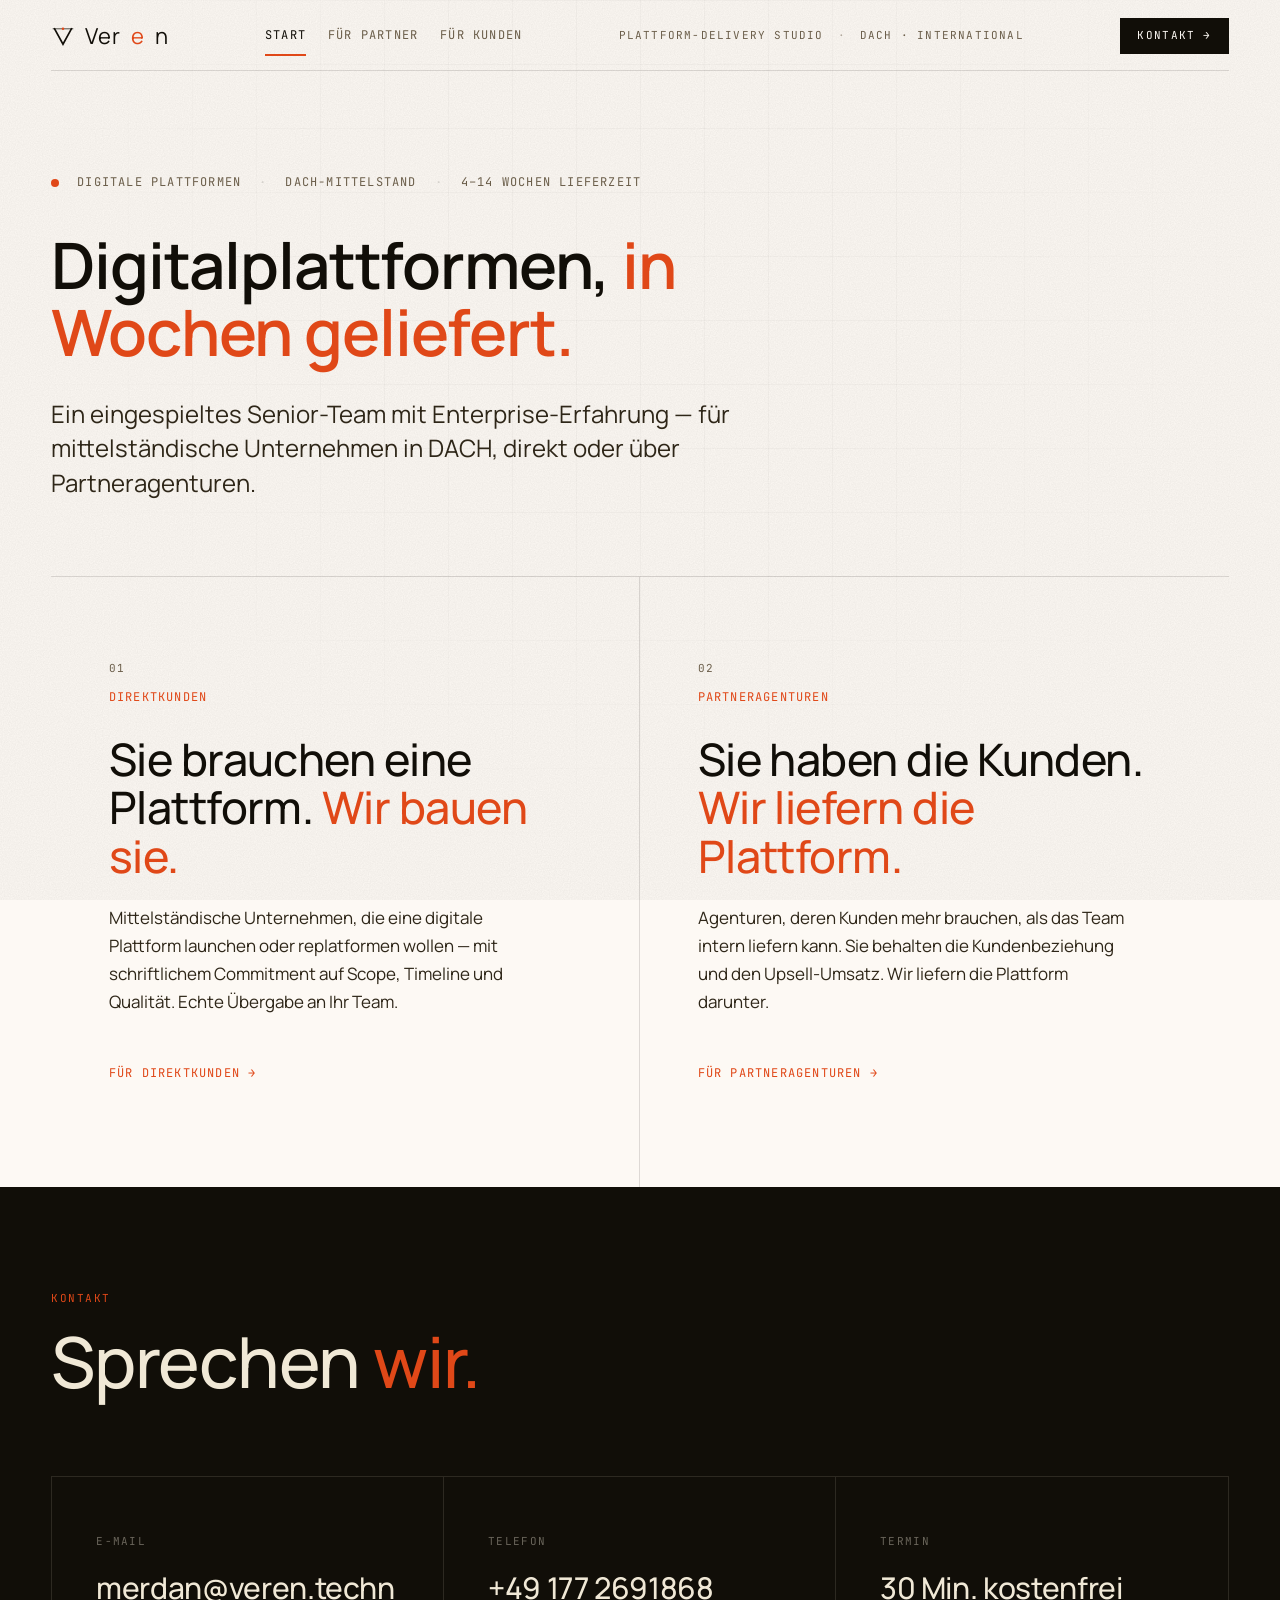
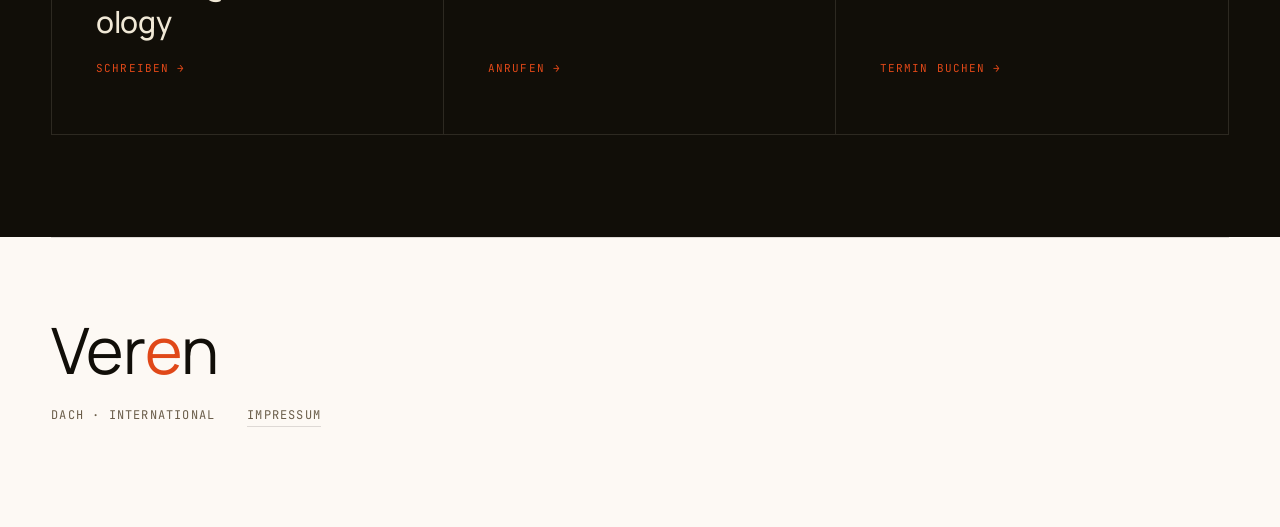
==== commit eaca3866: "Redesign contact section: dark full-bleed, headline, remove name from footer Co-Authored-By: Claude " ====
--- a/index.html
+++ b/index.html
@@ -193,7 +193,9 @@
     </a>
   </div>
 
-  <section id="contact" class="reveal">
+  <section id="contact" class="contact-section reveal">
+    <div class="contact-section__label">Kontakt</div>
+    <h2 class="contact-section__title">Sprechen <em>wir.</em></h2>
     <div class="contact-strip">
       <a href="mailto:merdan@veren.technology" class="contact-option">
         <div class="contact-option__type">E-Mail</div>
@@ -216,7 +218,6 @@
   <footer class="colophon">
     <div class="colophon__mark">Ver<em>e</em>n</div>
     <div class="colophon__meta">
-      <span>&copy; <script>document.write(new Date().getFullYear())</script> Merdan &Ouml;zdogan Ltd.</span>
       <span>DACH &middot; International</span>
       <a href="impressum.html" class="colophon__link">Impressum</a>
     </div>
--- a/styles/veren.css
+++ b/styles/veren.css
@@ -1451,30 +1451,53 @@
   .docnav__cta{ font-size:10px; padding:7px 12px; }
 }
 
-/* ---------- Contact strip ---------- */
+/* ---------- Contact section (dark, full-bleed) ---------- */
+.contact-section{
+  margin:0 calc(-1 * clamp(20px, 4vw, 64px));
+  padding:clamp(56px,8vw,104px) clamp(20px,4vw,64px);
+  background:var(--ink);
+}
+.contact-section__label{
+  font-family:var(--mono);
+  font-size:11px;
+  letter-spacing:.14em;
+  text-transform:uppercase;
+  color:var(--rust);
+  margin-bottom:18px;
+}
+.contact-section__title{
+  font-family:var(--serif);
+  font-weight:500;
+  font-size:clamp(40px,5.5vw,72px);
+  line-height:1.05;
+  letter-spacing:-.018em;
+  color:#f0e8d6;
+  margin:0 0 clamp(44px,6vw,80px);
+}
+.contact-section__title em{ color:var(--rust); }
+
 .contact-strip{
   display:grid;
   grid-template-columns:repeat(3,1fr);
-  border-top:1px solid var(--rule);
-  border-bottom:1px solid var(--rule);
+  border:1px solid rgba(240,232,214,.12);
 }
 .contact-option{
-  padding:clamp(36px,5vw,64px) clamp(24px,3.5vw,48px);
-  border-right:1px solid var(--rule);
+  padding:clamp(36px,5vw,56px) clamp(28px,3.5vw,44px);
+  border-right:1px solid rgba(240,232,214,.12);
   text-decoration:none;
-  color:var(--ink);
+  color:#f0e8d6;
   display:flex;
   flex-direction:column;
-  gap:14px;
+  gap:20px;
   position:relative;
   transition:background .25s ease;
 }
 .contact-option:last-child{ border-right:0; }
-.contact-option:hover{ background:rgba(177,74,44,.03); }
+.contact-option:hover{ background:rgba(240,232,214,.04); }
 .contact-option::before{
   content:"";
   position:absolute;
-  top:0;left:0;right:0;
+  top:-1px;left:0;right:0;
   height:2px;
   background:transparent;
   transition:background .25s ease;
@@ -1485,16 +1508,17 @@
   font-size:11px;
   letter-spacing:.12em;
   text-transform:uppercase;
-  color:var(--ink-mute);
+  color:rgba(240,232,214,.4);
 }
 .contact-option__value{
   font-family:var(--serif);
   font-weight:500;
-  font-size:clamp(18px,2vw,26px);
-  line-height:1.2;
-  letter-spacing:-.010em;
-  color:var(--ink);
+  font-size:clamp(20px,2.4vw,30px);
+  line-height:1.15;
+  letter-spacing:-.012em;
+  color:#f0e8d6;
   flex:1;
+  word-break:break-word;
 }
 .contact-option__action{
   font-family:var(--mono);
@@ -1511,6 +1535,6 @@
 
 @media(max-width:768px){
   .contact-strip{ grid-template-columns:1fr; }
-  .contact-option{ border-right:0; border-bottom:1px solid var(--rule); }
+  .contact-option{ border-right:0; border-bottom:1px solid rgba(240,232,214,.12); }
   .contact-option:last-child{ border-bottom:0; }
 }
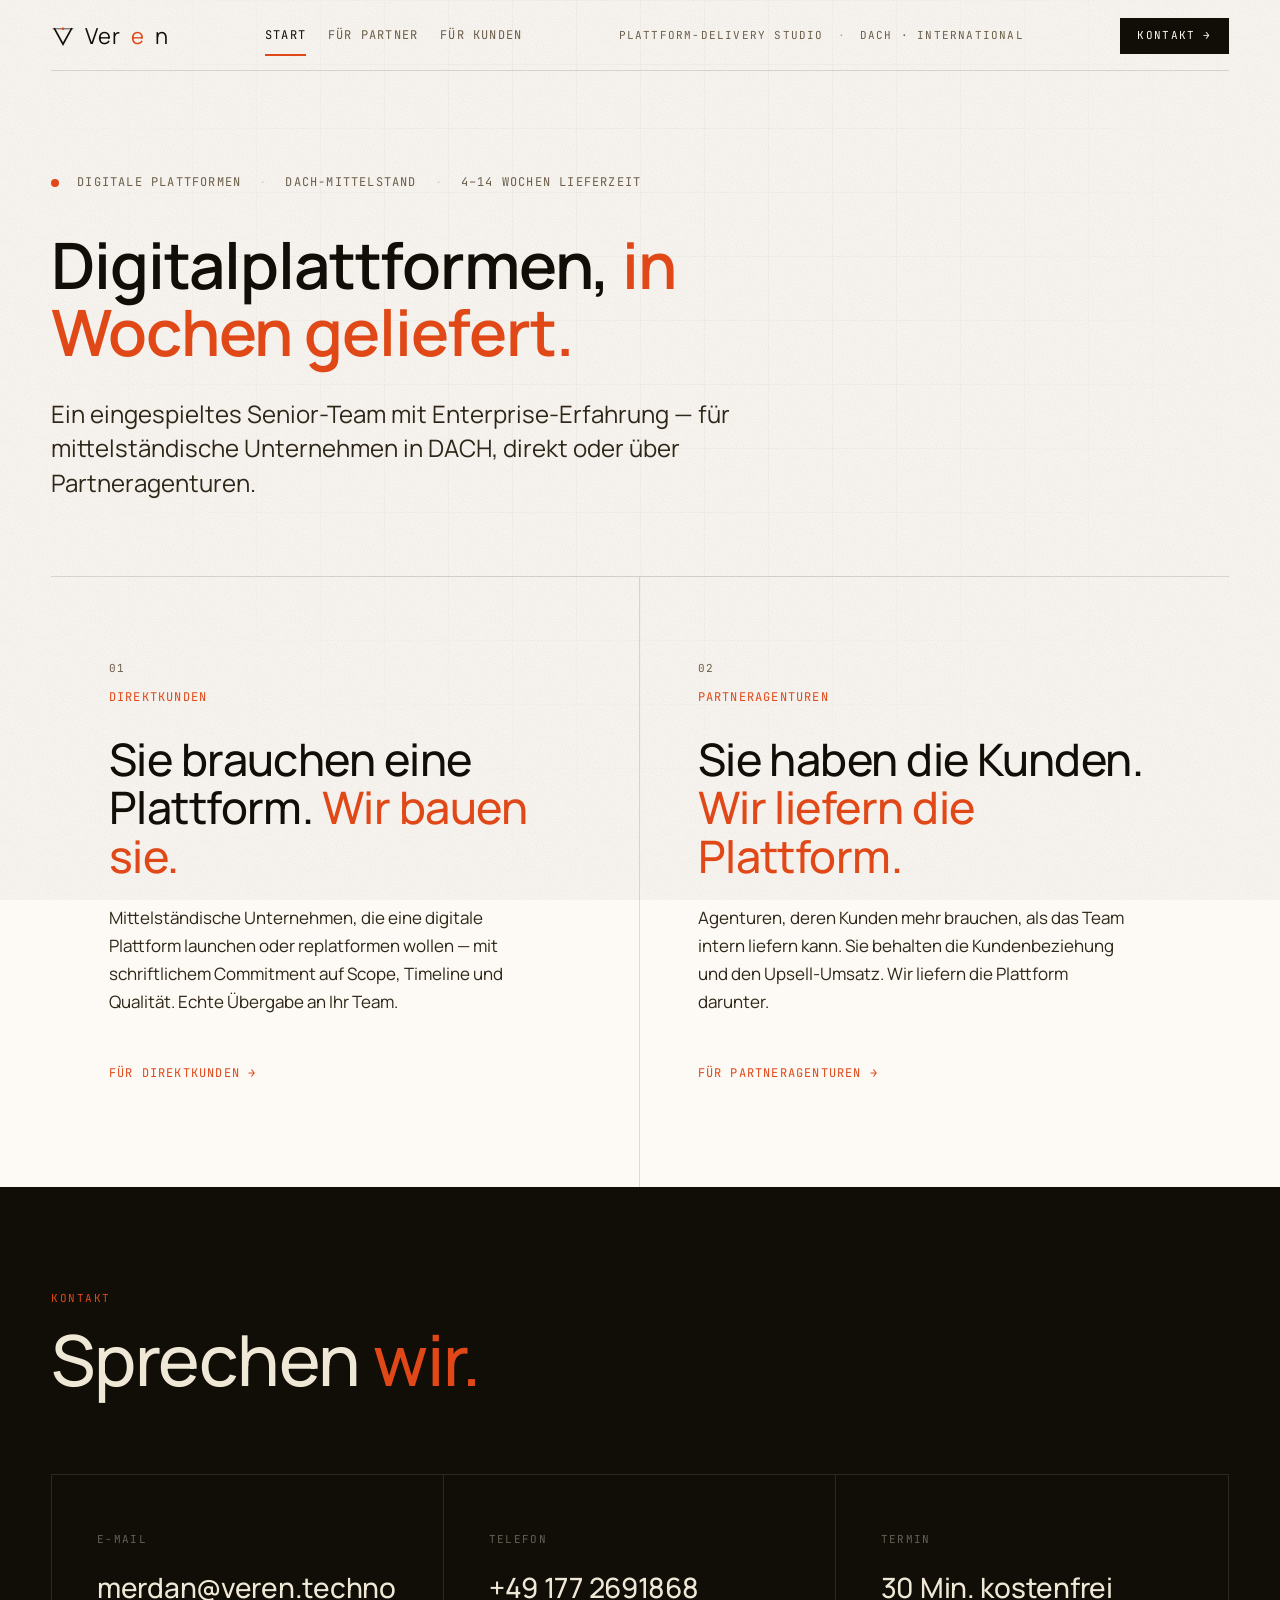
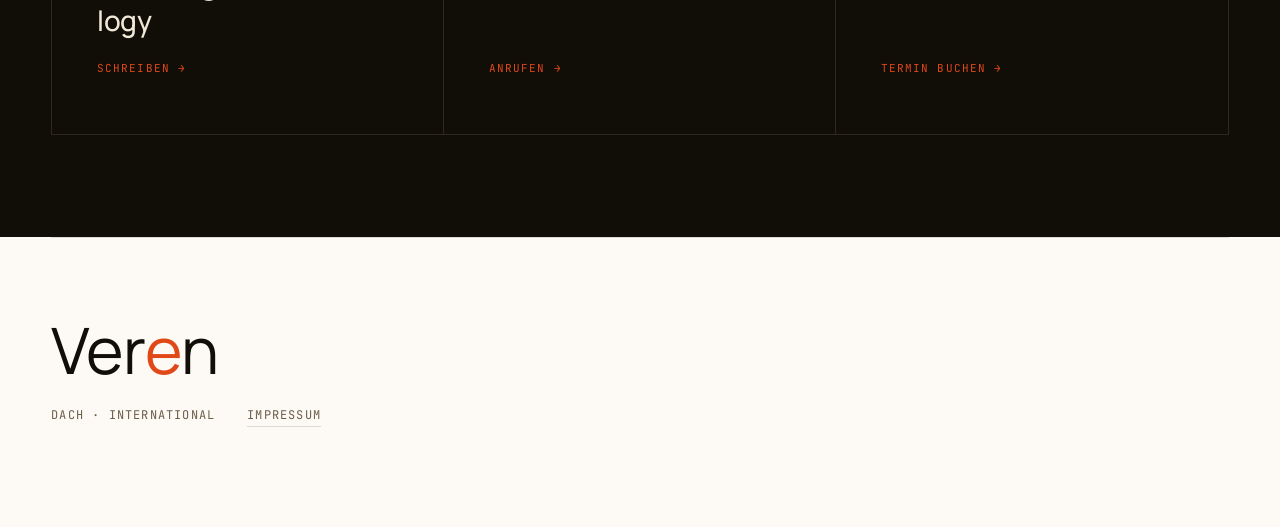
==== commit 599a6dcd: "Fix contact section: move outside shell, new class names, hardcoded colors, global link reset Co-Aut" ====
--- a/index.html
+++ b/index.html
@@ -193,28 +193,33 @@
     </a>
   </div>
 
-  <section id="contact" class="contact-section reveal">
-    <div class="contact-section__label">Kontakt</div>
-    <h2 class="contact-section__title">Sprechen <em>wir.</em></h2>
-    <div class="contact-strip">
-      <a href="mailto:merdan@veren.technology" class="contact-option">
-        <div class="contact-option__type">E-Mail</div>
-        <div class="contact-option__value">merdan@veren.technology</div>
-        <span class="contact-option__action">Schreiben &rarr;</span>
+</div>
+
+<section id="contact" class="contact-band">
+  <div class="contact-band__inner">
+    <div class="contact-band__label">Kontakt</div>
+    <h2 class="contact-band__title">Sprechen <em>wir.</em></h2>
+    <div class="contact-band__grid">
+      <a href="mailto:merdan@veren.technology" class="contact-card">
+        <div class="contact-card__type">E-Mail</div>
+        <div class="contact-card__value">merdan@veren.technology</div>
+        <span class="contact-card__action">Schreiben &rarr;</span>
       </a>
-      <a href="tel:+491772691868" class="contact-option">
-        <div class="contact-option__type">Telefon</div>
-        <div class="contact-option__value">+49 177 2691868</div>
-        <span class="contact-option__action">Anrufen &rarr;</span>
+      <a href="tel:+491772691868" class="contact-card">
+        <div class="contact-card__type">Telefon</div>
+        <div class="contact-card__value">+49 177 2691868</div>
+        <span class="contact-card__action">Anrufen &rarr;</span>
       </a>
-      <a href="#" class="contact-option" id="cal-popup-trigger">
-        <div class="contact-option__type">Termin</div>
-        <div class="contact-option__value">30 Min. kostenfrei</div>
-        <span class="contact-option__action">Termin buchen &rarr;</span>
+      <a href="#" class="contact-card" id="cal-popup-trigger">
+        <div class="contact-card__type">Termin</div>
+        <div class="contact-card__value">30 Min. kostenfrei</div>
+        <span class="contact-card__action">Termin buchen &rarr;</span>
       </a>
     </div>
-  </section>
-
+  </div>
+</section>
+
+<div class="shell">
   <footer class="colophon">
     <div class="colophon__mark">Ver<em>e</em>n</div>
     <div class="colophon__meta">
@@ -222,7 +227,6 @@
       <a href="impressum.html" class="colophon__link">Impressum</a>
     </div>
   </footer>
-
 </div>
 
 <script>
--- a/styles/veren.css
+++ b/styles/veren.css
@@ -31,6 +31,7 @@
 
 *,*::before,*::after{ box-sizing:border-box; }
 em{ font-style:normal; }
+a{ color:inherit; }
 html{ scroll-behavior:smooth; }
 body{
   margin:0;
@@ -1451,22 +1452,28 @@
   .docnav__cta{ font-size:10px; padding:7px 12px; }
 }
 
-/* ---------- Contact section (dark, full-bleed) ---------- */
-.contact-section{
-  margin:0 calc(-1 * clamp(20px, 4vw, 64px));
+/* ---------- Contact band (dark, full-width, outside shell) ---------- */
+.contact-band{
+  background:#110e08;
+  position:relative;
+  z-index:4;
+  width:100%;
+}
+.contact-band__inner{
+  max-width:1440px;
+  margin:0 auto;
   padding:clamp(56px,8vw,104px) clamp(20px,4vw,64px);
-  background:var(--ink);
-}
-.contact-section__label{
-  font-family:var(--mono);
+}
+.contact-band__label{
+  font-family:'JetBrains Mono',ui-monospace,'SF Mono',Menlo,monospace;
   font-size:11px;
   letter-spacing:.14em;
   text-transform:uppercase;
-  color:var(--rust);
-  margin-bottom:18px;
-}
-.contact-section__title{
-  font-family:var(--serif);
+  color:#e04818;
+  margin-bottom:16px;
+}
+.contact-band__title{
+  font-family:'Manrope',ui-sans-serif,sans-serif;
   font-weight:500;
   font-size:clamp(40px,5.5vw,72px);
   line-height:1.05;
@@ -1474,67 +1481,66 @@
   color:#f0e8d6;
   margin:0 0 clamp(44px,6vw,80px);
 }
-.contact-section__title em{ color:var(--rust); }
-
-.contact-strip{
+.contact-band__title em{ color:#e04818; font-style:normal; }
+.contact-band__grid{
   display:grid;
   grid-template-columns:repeat(3,1fr);
   border:1px solid rgba(240,232,214,.12);
 }
-.contact-option{
-  padding:clamp(36px,5vw,56px) clamp(28px,3.5vw,44px);
+.contact-card{
+  padding:clamp(36px,5vw,56px) clamp(28px,3.5vw,48px);
   border-right:1px solid rgba(240,232,214,.12);
   text-decoration:none;
   color:#f0e8d6;
   display:flex;
   flex-direction:column;
-  gap:20px;
+  gap:22px;
   position:relative;
   transition:background .25s ease;
 }
-.contact-option:last-child{ border-right:0; }
-.contact-option:hover{ background:rgba(240,232,214,.04); }
-.contact-option::before{
+.contact-card:last-child{ border-right:0; }
+.contact-card:hover{ background:rgba(240,232,214,.05); }
+.contact-card::before{
   content:"";
   position:absolute;
-  top:-1px;left:0;right:0;
+  top:0;left:0;right:0;
   height:2px;
   background:transparent;
   transition:background .25s ease;
 }
-.contact-option:hover::before{ background:var(--rust); }
-.contact-option__type{
-  font-family:var(--mono);
+.contact-card:hover::before{ background:#e04818; }
+.contact-card__type{
+  font-family:'JetBrains Mono',ui-monospace,'SF Mono',Menlo,monospace;
   font-size:11px;
   letter-spacing:.12em;
   text-transform:uppercase;
-  color:rgba(240,232,214,.4);
-}
-.contact-option__value{
-  font-family:var(--serif);
+  color:rgba(240,232,214,.38);
+}
+.contact-card__value{
+  font-family:'Manrope',ui-sans-serif,sans-serif;
   font-weight:500;
-  font-size:clamp(20px,2.4vw,30px);
-  line-height:1.15;
-  letter-spacing:-.012em;
+  font-size:clamp(19px,2.2vw,28px);
+  line-height:1.2;
+  letter-spacing:-.010em;
   color:#f0e8d6;
   flex:1;
-  word-break:break-word;
-}
-.contact-option__action{
-  font-family:var(--mono);
+  word-break:break-all;
+}
+.contact-card__action{
+  font-family:'JetBrains Mono',ui-monospace,'SF Mono',Menlo,monospace;
   font-size:11px;
   letter-spacing:.10em;
   text-transform:uppercase;
-  color:var(--rust);
+  color:#e04818;
   display:inline-flex;
   align-items:center;
   gap:8px;
   transition:gap .2s ease;
 }
-.contact-option:hover .contact-option__action{ gap:14px; }
+.contact-card:hover .contact-card__action{ gap:14px; }
 
 @media(max-width:768px){
-  .contact-strip{ grid-template-columns:1fr; }
-  .contact-option{ border-right:0; border-bottom:1px solid rgba(240,232,214,.12); }
-  .contact-option:last-child{ border-bottom:0; }
-}
+  .contact-band__grid{ grid-template-columns:1fr; }
+  .contact-card{ border-right:0; border-bottom:1px solid rgba(240,232,214,.12); }
+  .contact-card:last-child{ border-bottom:0; }
+}
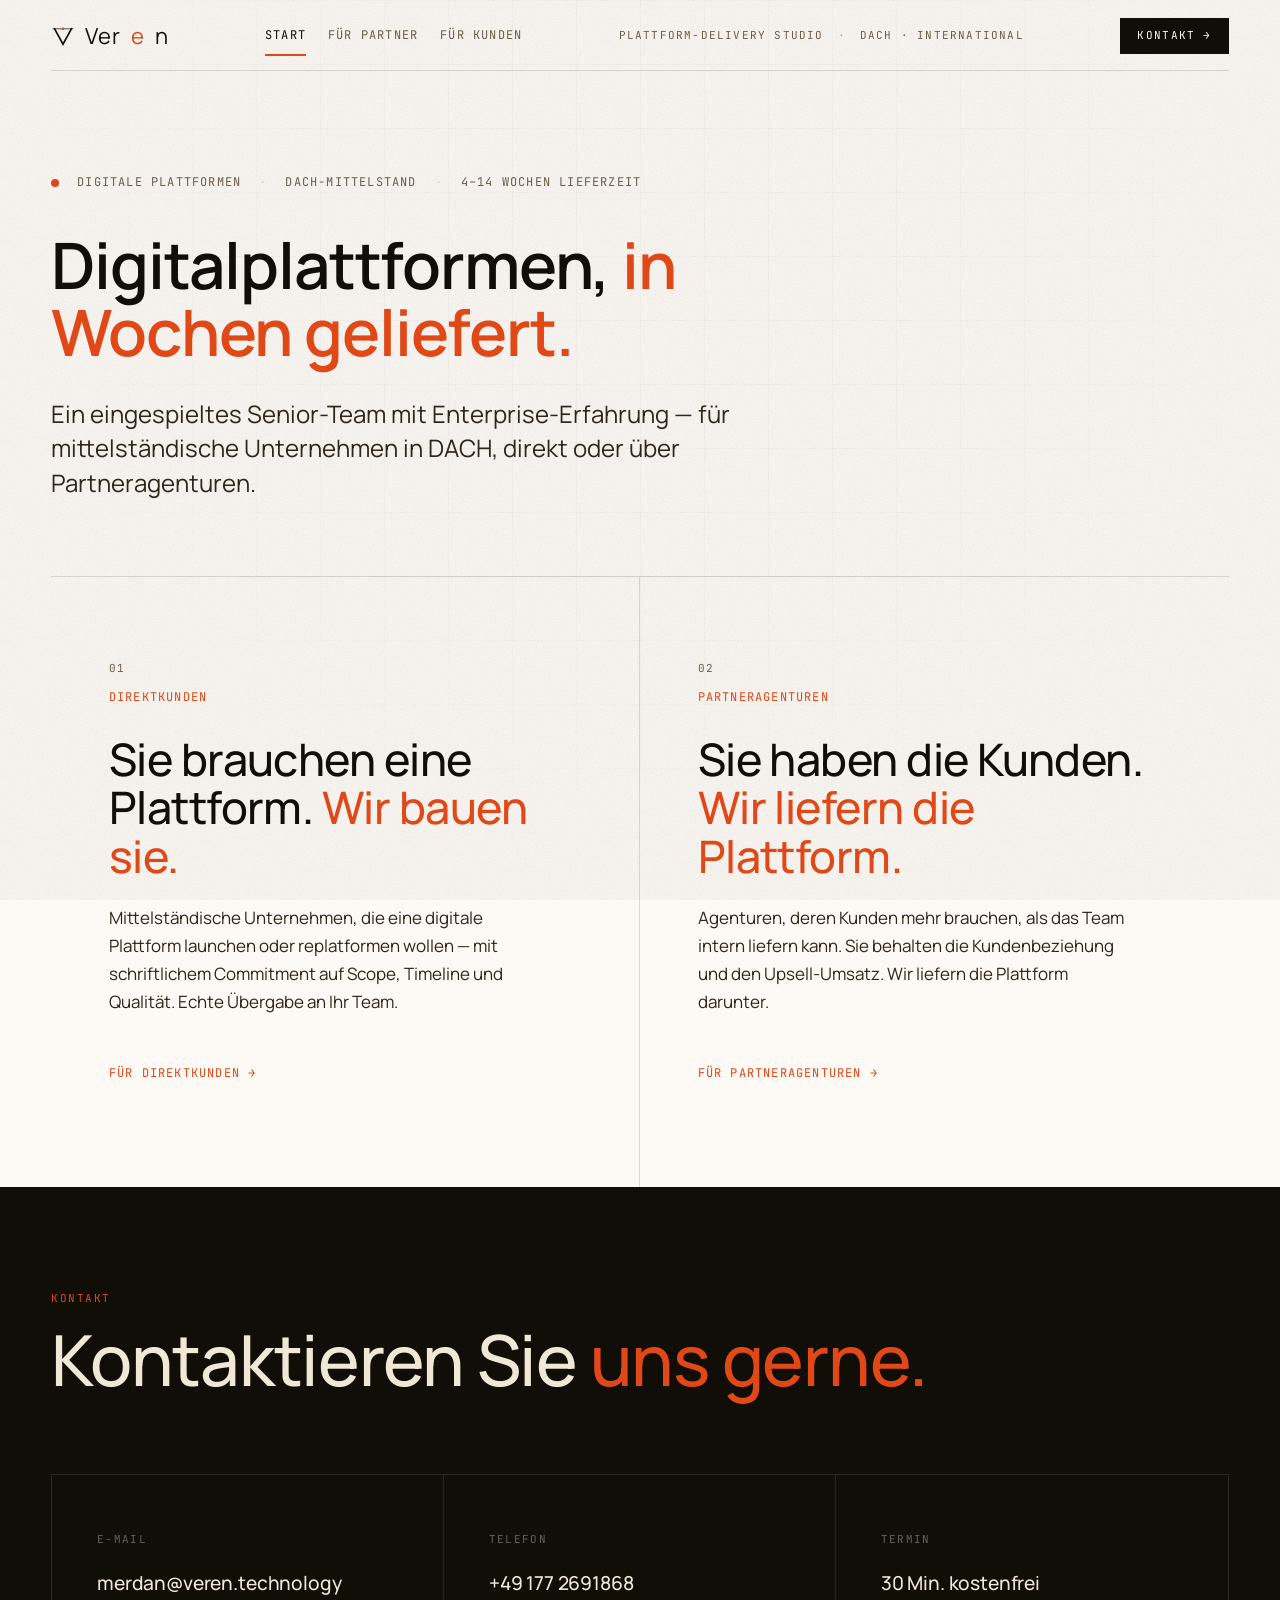
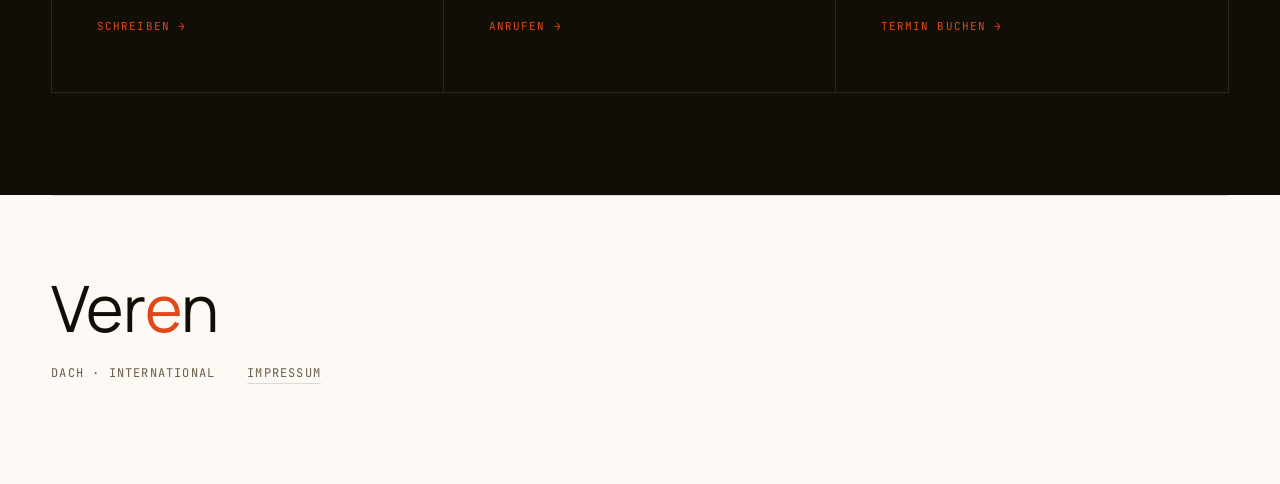
==== commit 66424aaf: "Update contact headline and reduce contact value font size Co-Authored-By: Claude Sonnet 4.6 <norepl" ====
--- a/index.html
+++ b/index.html
@@ -198,7 +198,7 @@
 <section id="contact" class="contact-band">
   <div class="contact-band__inner">
     <div class="contact-band__label">Kontakt</div>
-    <h2 class="contact-band__title">Sprechen <em>wir.</em></h2>
+    <h2 class="contact-band__title">Kontaktieren Sie <em>uns gerne.</em></h2>
     <div class="contact-band__grid">
       <a href="mailto:merdan@veren.technology" class="contact-card">
         <div class="contact-card__type">E-Mail</div>
--- a/styles/veren.css
+++ b/styles/veren.css
@@ -1519,12 +1519,13 @@
 .contact-card__value{
   font-family:'Manrope',ui-sans-serif,sans-serif;
   font-weight:500;
-  font-size:clamp(19px,2.2vw,28px);
-  line-height:1.2;
-  letter-spacing:-.010em;
+  font-size:clamp(15px,1.5vw,20px);
+  line-height:1.3;
+  letter-spacing:-.008em;
   color:#f0e8d6;
   flex:1;
-  word-break:break-all;
+  overflow-wrap:break-word;
+  word-break:break-word;
 }
 .contact-card__action{
   font-family:'JetBrains Mono',ui-monospace,'SF Mono',Menlo,monospace;
